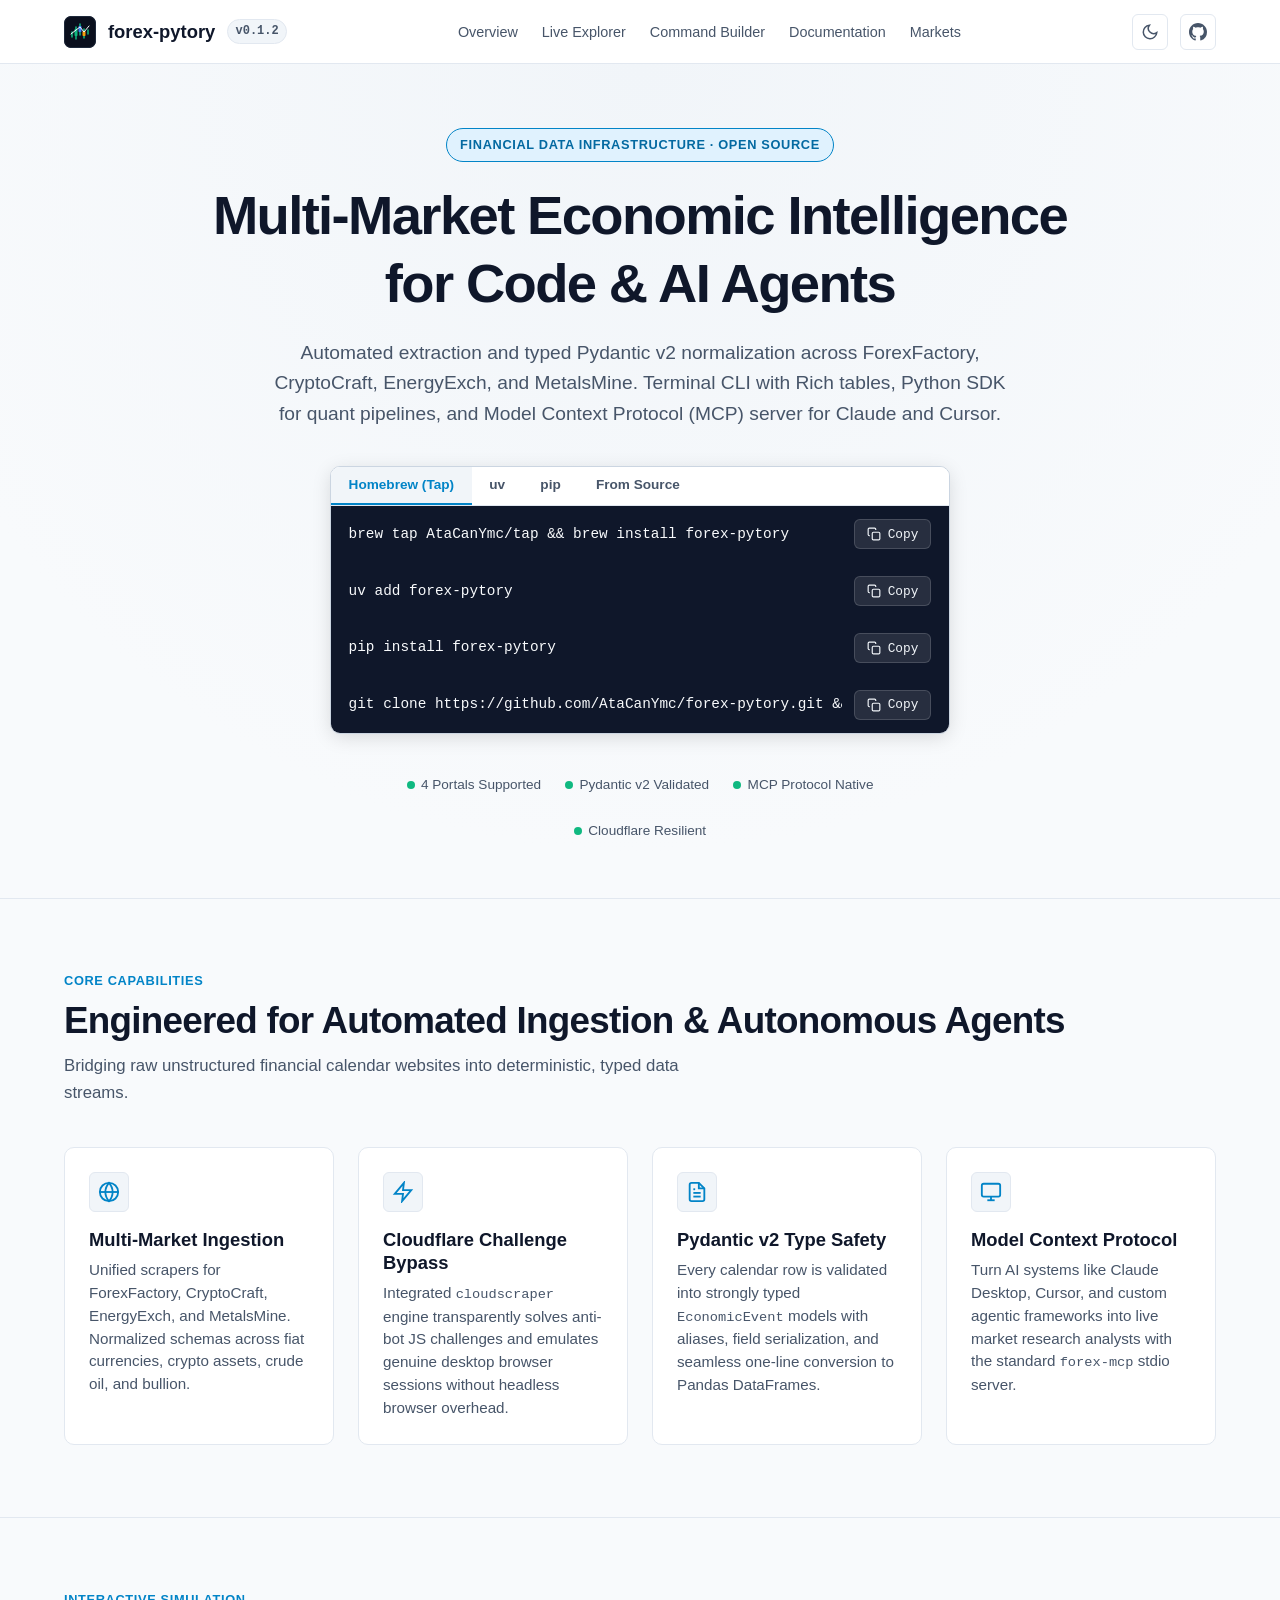
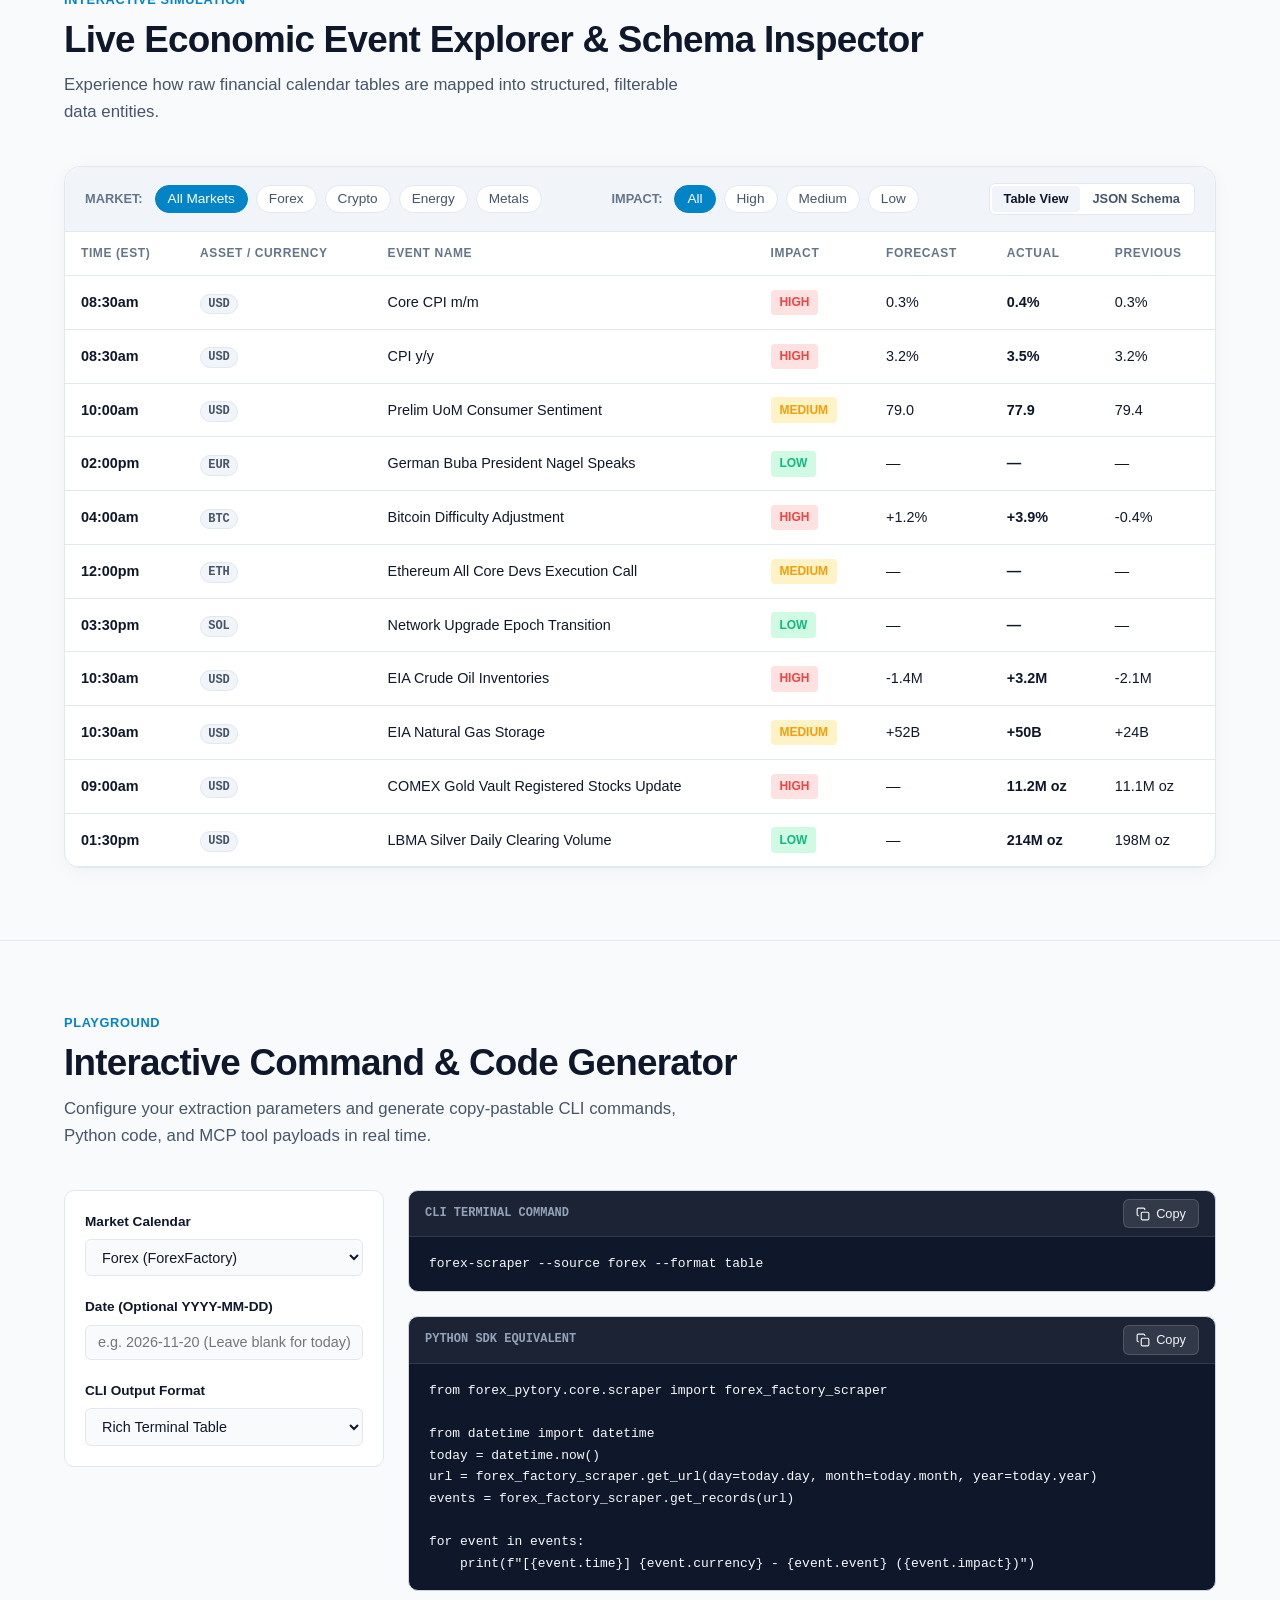
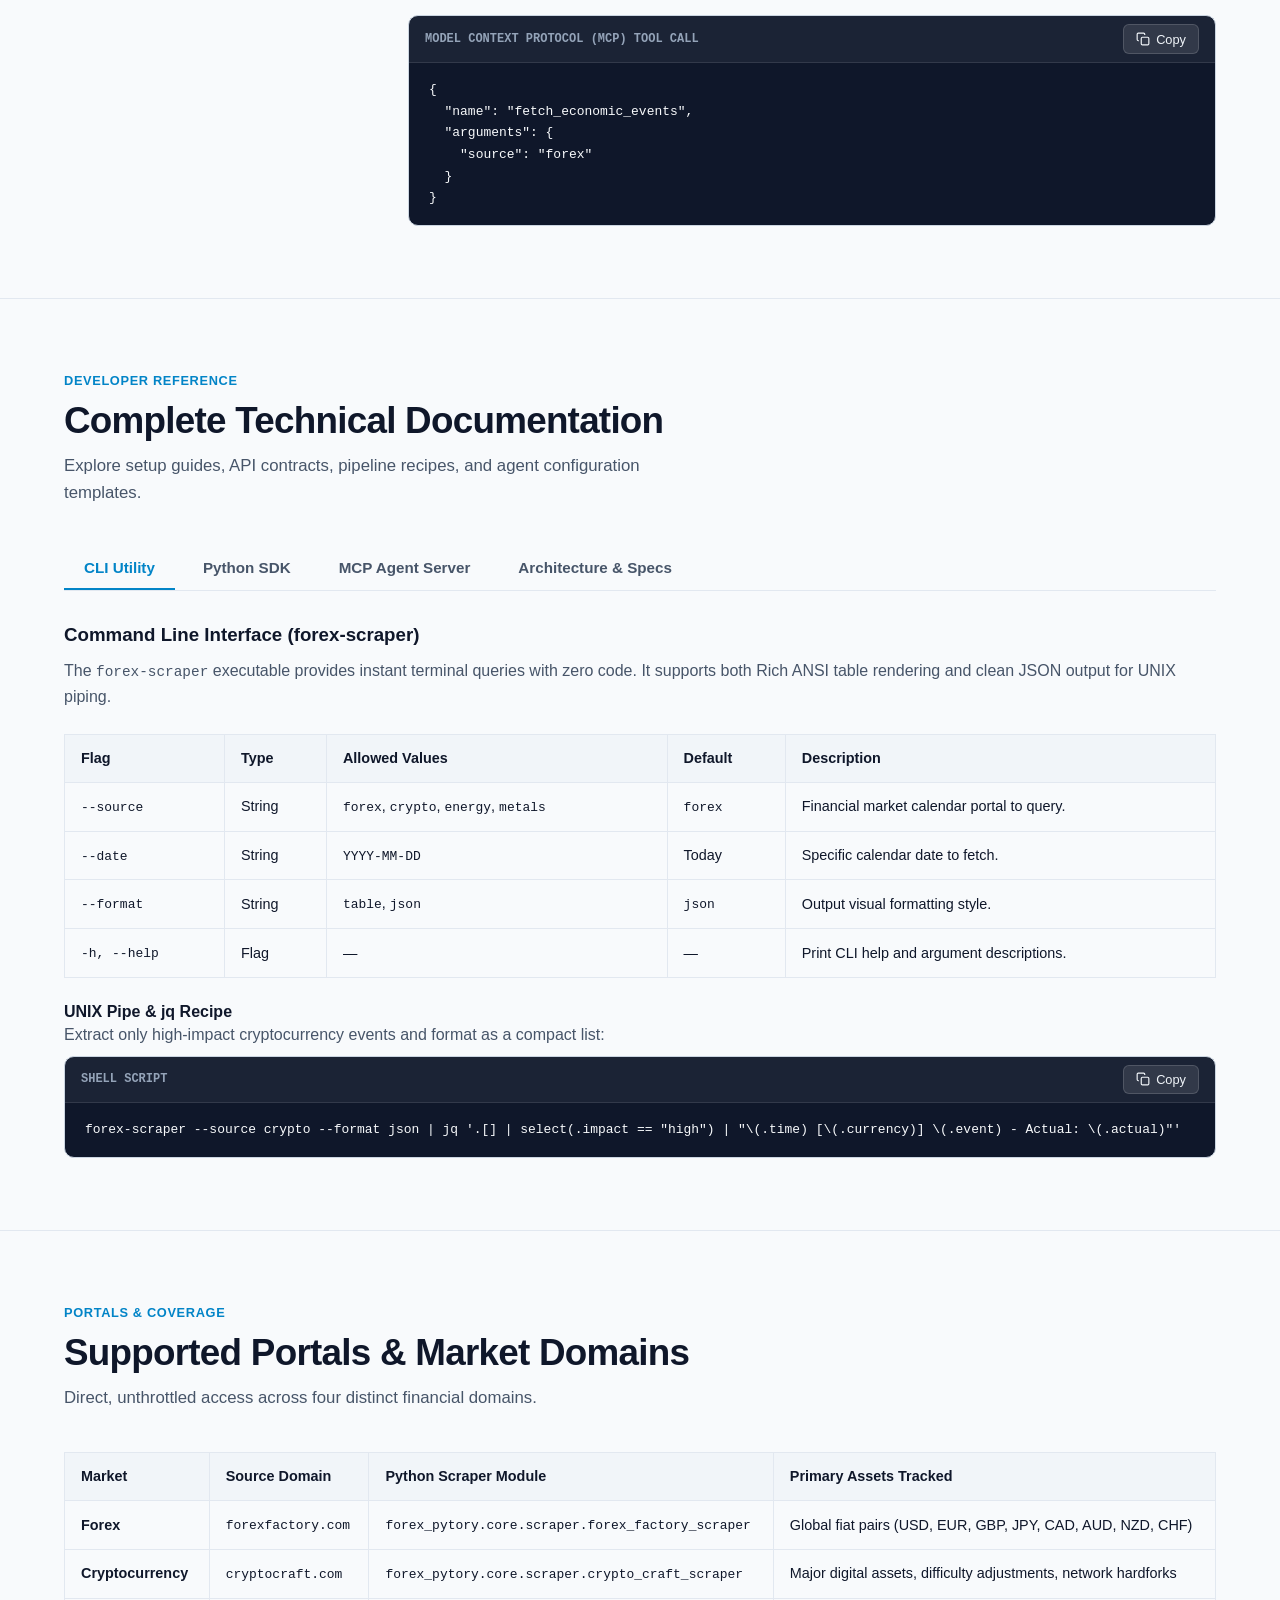
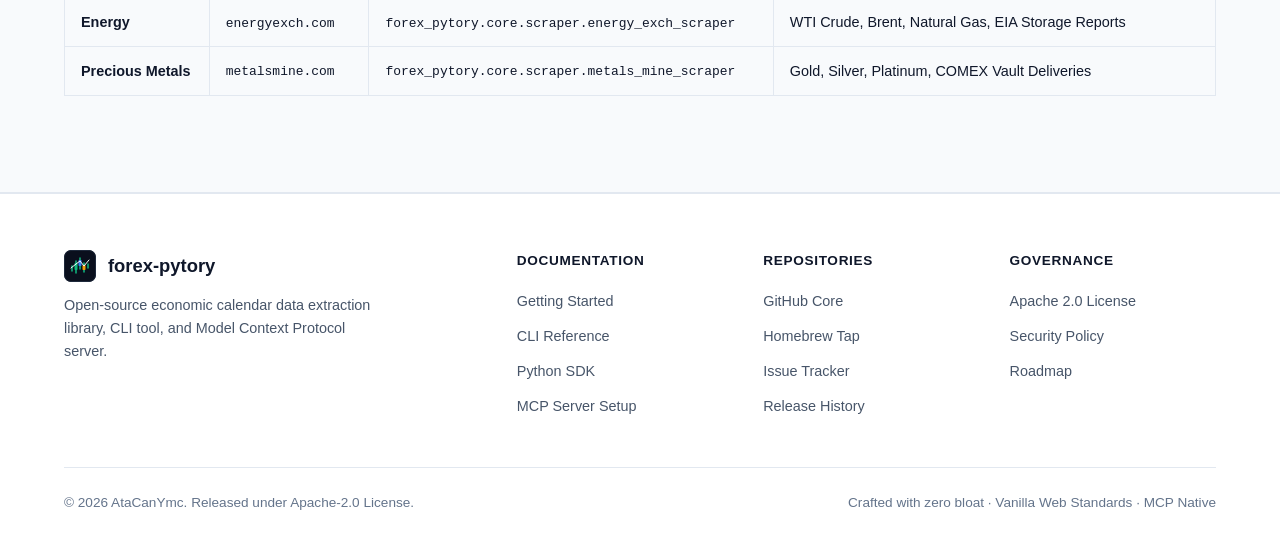
==== site/index.html @ 010bb594 "feat(docs): replace mkdocs with bespoke premium documentation and interactive explorer" ====
<!DOCTYPE html>
<html lang="en">
<head>
  <meta charset="UTF-8">
  <meta name="viewport" content="width=device-width, initial-scale=1.0">
  <title>Forex-Pytory — Financial Calendar Intelligence for Code & AI Agents</title>
  <meta name="description" content="High-frequency scraper and normalized Pydantic events across ForexFactory, CryptoCraft, EnergyExch, and MetalsMine. Terminal CLI, Python SDK, and Model Context Protocol (MCP) server.">
  <meta name="color-scheme" content="light dark">
  <script>
    document.querySelector('meta[name="color-scheme"]').content = localStorage.getItem("color-scheme") ?? "light dark";
  </script>
  <link rel="icon" type="image/svg+xml" href="favicon.svg">
  <link rel="stylesheet" href="style.css">
</head>
<body>

  <!-- Top Sticky Navigation -->
  <header class="site-header">
    <div class="container header-inner">
      <a href="#" class="brand">
        <img src="favicon.svg" alt="Forex-Pytory Icon" class="brand-icon">
        <span>forex-pytory</span>
        <span class="version-pill">v0.1.2 <!-- x-release-please-version --></span>
      </a>

      <nav aria-label="Main Navigation">
        <ul class="nav-links">
          <li><a href="#overview" class="nav-link">Overview</a></li>
          <li><a href="#explorer" class="nav-link">Live Explorer</a></li>
          <li><a href="#playground" class="nav-link">Command Builder</a></li>
          <li><a href="#docs" class="nav-link">Documentation</a></li>
          <li><a href="#portals" class="nav-link">Markets</a></li>
        </ul>
      </nav>

      <div class="header-actions">
        <button id="theme-toggle" class="btn-icon" aria-label="Toggle theme">
          <svg width="18" height="18" viewBox="0 0 24 24" fill="none" stroke="currentColor" stroke-width="2">
            <circle cx="12" cy="12" r="5"/>
            <path d="M12 1v2M12 21v2M4.22 4.22l1.42 1.42M18.36 18.36l1.42 1.42M1 12h2M21 12h2M4.22 19.78l1.42-1.42M18.36 5.64l1.42-1.42"/>
          </svg>
        </button>

        <a href="https://github.com/AtaCanYmc/forex-pytory" class="btn-icon" aria-label="GitHub Repository" target="_blank" rel="noopener noreferrer">
          <svg width="18" height="18" viewBox="0 0 24 24" fill="currentColor">
            <path d="M12 0C5.37 0 0 5.37 0 12c0 5.31 3.435 9.795 8.205 11.385.6.105.825-.255.825-.57 0-.285-.015-1.23-.015-2.235-3.015.555-3.795-.735-4.035-1.41-.135-.345-.72-1.41-1.23-1.695-.42-.225-1.02-.78-.015-.795.945-.015 1.62.87 1.845 1.23 1.08 1.815 2.805 1.305 3.495.99.105-.78.42-1.305.765-1.605-2.67-.3-5.46-1.335-5.46-5.925 0-1.305.465-2.385 1.23-3.225-.12-.3-.54-1.53.12-3.18 0 0 1.005-.315 3.3 1.23.96-.27 1.98-.405 3-.405s2.04.135 3 .405c2.295-1.56 3.3-1.23 3.3-1.23.66 1.65.24 2.88.12 3.18.765.84 1.23 1.905 1.23 3.225 0 4.605-2.805 5.625-5.475 5.925.435.375.81 1.095.81 2.22 0 1.605-.015 2.895-.015 3.3 0 .315.225.69.825.57A12.02 12.02 0 0024 12c0-6.63-5.37-12-12-12z"/>
          </svg>
        </a>

        <button class="mobile-nav-toggle btn-icon" aria-label="Open mobile menu" aria-expanded="false">
          <svg width="20" height="20" viewBox="0 0 24 24" fill="none" stroke="currentColor" stroke-width="2">
            <line x1="3" y1="12" x2="21" y2="12"></line>
            <line x1="3" y1="6" x2="21" y2="6"></line>
            <line x1="3" y1="18" x2="21" y2="18"></line>
          </svg>
        </button>
      </div>
    </div>
  </header>

  <main>
    <!-- Hero Section -->
    <section class="hero" id="overview">
      <div class="container">
        <div class="hero-badge-wrap">
          <span class="hero-badge">Financial Data Infrastructure · Open Source</span>
        </div>
        <h1 class="hero-title">Multi-Market Economic Intelligence for Code & AI Agents</h1>
        <p class="hero-desc">
          Automated extraction and typed Pydantic v2 normalization across ForexFactory, CryptoCraft, EnergyExch, and MetalsMine. Terminal CLI with Rich tables, Python SDK for quant pipelines, and Model Context Protocol (MCP) server for Claude and Cursor.
        </p>

        <div class="hero-cta">
          <!-- Terminal Install Tab Box -->
          <div class="install-box" role="region" aria-label="Installation Commands">
            <div class="install-tabs" role="tablist">
              <button class="install-tab-btn" role="tab" aria-selected="true" data-target="inst-brew" id="tab-brew">Homebrew (Tap)</button>
              <button class="install-tab-btn" role="tab" aria-selected="false" data-target="inst-uv" id="tab-uv">uv</button>
              <button class="install-tab-btn" role="tab" aria-selected="false" data-target="inst-pip" id="tab-pip">pip</button>
              <button class="install-tab-btn" role="tab" aria-selected="false" data-target="inst-git" id="tab-git">From Source</button>
            </div>

            <div class="install-code-wrap active" role="tabpanel" id="inst-brew" aria-labelledby="tab-brew">
              <span class="install-code-text">brew tap AtaCanYmc/tap && brew install forex-pytory</span>
              <button class="btn-copy" type="button" aria-label="Copy Homebrew install command">
                <svg width="14" height="14" viewBox="0 0 24 24" fill="none" stroke="currentColor" stroke-width="2"><rect x="9" y="9" width="13" height="13" rx="2" ry="2"></rect><path d="M5 15H4a2 2 0 0 1-2-2V4a2 2 0 0 1 2-2h9a2 2 0 0 1 2 2v1"></path></svg>
                Copy
              </button>
            </div>

            <div class="install-code-wrap" role="tabpanel" id="inst-uv" aria-labelledby="tab-uv" hidden>
              <span class="install-code-text">uv add forex-pytory</span>
              <button class="btn-copy" type="button" aria-label="Copy uv install command">
                <svg width="14" height="14" viewBox="0 0 24 24" fill="none" stroke="currentColor" stroke-width="2"><rect x="9" y="9" width="13" height="13" rx="2" ry="2"></rect><path d="M5 15H4a2 2 0 0 1-2-2V4a2 2 0 0 1 2-2h9a2 2 0 0 1 2 2v1"></path></svg>
                Copy
              </button>
            </div>

            <div class="install-code-wrap" role="tabpanel" id="inst-pip" aria-labelledby="tab-pip" hidden>
              <span class="install-code-text">pip install forex-pytory</span>
              <button class="btn-copy" type="button" aria-label="Copy pip install command">
                <svg width="14" height="14" viewBox="0 0 24 24" fill="none" stroke="currentColor" stroke-width="2"><rect x="9" y="9" width="13" height="13" rx="2" ry="2"></rect><path d="M5 15H4a2 2 0 0 1-2-2V4a2 2 0 0 1 2-2h9a2 2 0 0 1 2 2v1"></path></svg>
                Copy
              </button>
            </div>

            <div class="install-code-wrap" role="tabpanel" id="inst-git" aria-labelledby="tab-git" hidden>
              <span class="install-code-text">git clone https://github.com/AtaCanYmc/forex-pytory.git && cd forex-pytory && pip install -e .</span>
              <button class="btn-copy" type="button" aria-label="Copy git install command">
                <svg width="14" height="14" viewBox="0 0 24 24" fill="none" stroke="currentColor" stroke-width="2"><rect x="9" y="9" width="13" height="13" rx="2" ry="2"></rect><path d="M5 15H4a2 2 0 0 1-2-2V4a2 2 0 0 1 2-2h9a2 2 0 0 1 2 2v1"></path></svg>
                Copy
              </button>
            </div>
          </div>

          <div class="hero-stats">
            <span class="stat-pill"><span class="stat-dot"></span> 4 Portals Supported</span>
            <span class="stat-pill"><span class="stat-dot"></span> Pydantic v2 Validated</span>
            <span class="stat-pill"><span class="stat-dot"></span> MCP Protocol Native</span>
            <span class="stat-pill"><span class="stat-dot"></span> Cloudflare Resilient</span>
          </div>
        </div>
      </div>
    </section>

    <!-- Key Architectural Pillars -->
    <section class="section">
      <div class="container">
        <div class="section-head">
          <p class="section-tag">Core Capabilities</p>
          <h2 class="section-title">Engineered for Automated Ingestion & Autonomous Agents</h2>
          <p class="section-subtitle">Bridging raw unstructured financial calendar websites into deterministic, typed data streams.</p>
        </div>

        <div class="grid-cards">
          <article class="card">
            <div class="card-icon">
              <svg width="22" height="22" viewBox="0 0 24 24" fill="none" stroke="currentColor" stroke-width="2"><circle cx="12" cy="12" r="10"></circle><line x1="2" y1="12" x2="22" y2="12"></line><path d="M12 2a15.3 15.3 0 0 1 4 10 15.3 15.3 0 0 1-4 10 15.3 15.3 0 0 1-4-10 15.3 15.3 0 0 1 4-10z"></path></svg>
            </div>
            <h3 class="card-title">Multi-Market Ingestion</h3>
            <p class="card-desc">Unified scrapers for ForexFactory, CryptoCraft, EnergyExch, and MetalsMine. Normalized schemas across fiat currencies, crypto assets, crude oil, and bullion.</p>
          </article>

          <article class="card">
            <div class="card-icon">
              <svg width="22" height="22" viewBox="0 0 24 24" fill="none" stroke="currentColor" stroke-width="2"><polygon points="13 2 3 14 12 14 11 22 21 10 12 10 13 2"></polygon></svg>
            </div>
            <h3 class="card-title">Cloudflare Challenge Bypass</h3>
            <p class="card-desc">Integrated <code>cloudscraper</code> engine transparently solves anti-bot JS challenges and emulates genuine desktop browser sessions without headless browser overhead.</p>
          </article>

          <article class="card">
            <div class="card-icon">
              <svg width="22" height="22" viewBox="0 0 24 24" fill="none" stroke="currentColor" stroke-width="2"><path d="M14 2H6a2 2 0 0 0-2 2v16a2 2 0 0 0 2 2h12a2 2 0 0 0 2-2V8z"></path><polyline points="14 2 14 8 20 8"></polyline><line x1="16" y1="13" x2="8" y2="13"></line><line x1="16" y1="17" x2="8" y2="17"></line><polyline points="10 9 9 9 8 9"></polyline></svg>
            </div>
            <h3 class="card-title">Pydantic v2 Type Safety</h3>
            <p class="card-desc">Every calendar row is validated into strongly typed <code>EconomicEvent</code> models with aliases, field serialization, and seamless one-line conversion to Pandas DataFrames.</p>
          </article>

          <article class="card">
            <div class="card-icon">
              <svg width="22" height="22" viewBox="0 0 24 24" fill="none" stroke="currentColor" stroke-width="2"><rect x="2" y="3" width="20" height="14" rx="2" ry="2"></rect><line x1="8" y1="21" x2="16" y2="21"></line><line x1="12" y1="17" x2="12" y2="21"></line></svg>
            </div>
            <h3 class="card-title">Model Context Protocol</h3>
            <p class="card-desc">Turn AI systems like Claude Desktop, Cursor, and custom agentic frameworks into live market research analysts with the standard <code>forex-mcp</code> stdio server.</p>
          </article>
        </div>
      </div>
    </section>

    <!-- Interactive Event Explorer Section -->
    <section class="section" id="explorer">
      <div class="container">
        <div class="section-head">
          <p class="section-tag">Interactive Simulation</p>
          <h2 class="section-title">Live Economic Event Explorer & Schema Inspector</h2>
          <p class="section-subtitle">Experience how raw financial calendar tables are mapped into structured, filterable data entities.</p>
        </div>

        <div class="explorer-box">
          <div class="explorer-controls">
            <div class="filter-group" id="market-chips">
              <span class="filter-label">Market:</span>
              <button class="chip active" data-market="all">All Markets</button>
              <button class="chip" data-market="forex">Forex</button>
              <button class="chip" data-market="crypto">Crypto</button>
              <button class="chip" data-market="energy">Energy</button>
              <button class="chip" data-market="metals">Metals</button>
            </div>

            <div class="filter-group" id="impact-chips">
              <span class="filter-label">Impact:</span>
              <button class="chip active" data-impact="all">All</button>
              <button class="chip" data-impact="high">High</button>
              <button class="chip" data-impact="medium">Medium</button>
              <button class="chip" data-impact="low">Low</button>
            </div>

            <div class="view-toggle">
              <button class="view-btn active" data-view="table">Table View</button>
              <button class="view-btn" data-view="json">JSON Schema</button>
            </div>
          </div>

          <div id="explorer-table-view" class="table-responsive">
            <table class="event-table">
              <thead>
                <tr>
                  <th>Time (EST)</th>
                  <th>Asset / Currency</th>
                  <th>Event Name</th>
                  <th>Impact</th>
                  <th>Forecast</th>
                  <th>Actual</th>
                  <th>Previous</th>
                </tr>
              </thead>
              <tbody id="explorer-tbody">
                <!-- Dynamically Populated by app.js -->
              </tbody>
            </table>
          </div>

          <div id="explorer-json-view" class="json-viewer">
            <pre><code id="explorer-json-code"></code></pre>
          </div>
        </div>
      </div>
    </section>

    <!-- Interactive Command Builder Playground -->
    <section class="section" id="playground">
      <div class="container">
        <div class="section-head">
          <p class="section-tag">Playground</p>
          <h2 class="section-title">Interactive Command & Code Generator</h2>
          <p class="section-subtitle">Configure your extraction parameters and generate copy-pastable CLI commands, Python code, and MCP tool payloads in real time.</p>
        </div>

        <div class="builder-layout">
          <div class="builder-panel">
            <div class="form-group">
              <label for="builder-source" class="form-label">Market Calendar</label>
              <select id="builder-source" class="form-select">
                <option value="forex" selected>Forex (ForexFactory)</option>
                <option value="crypto">Crypto (CryptoCraft)</option>
                <option value="energy">Energy (EnergyExch)</option>
                <option value="metals">Metals (MetalsMine)</option>
              </select>
            </div>

            <div class="form-group">
              <label for="builder-date" class="form-label">Date (Optional YYYY-MM-DD)</label>
              <input type="text" id="builder-date" class="form-input" placeholder="e.g. 2026-11-20 (Leave blank for today)">
            </div>

            <div class="form-group">
              <label for="builder-format" class="form-label">CLI Output Format</label>
              <select id="builder-format" class="form-select">
                <option value="table" selected>Rich Terminal Table</option>
                <option value="json">Raw JSON (Pipes / jq)</option>
              </select>
            </div>
          </div>

          <div class="builder-outputs">
            <!-- CLI Output Code Card -->
            <div class="code-card">
              <div class="code-header">
                <span class="code-lang">CLI Terminal Command</span>
                <button class="btn-copy" type="button" aria-label="Copy CLI command">
                  <svg width="14" height="14" viewBox="0 0 24 24" fill="none" stroke="currentColor" stroke-width="2"><rect x="9" y="9" width="13" height="13" rx="2" ry="2"></rect><path d="M5 15H4a2 2 0 0 1-2-2V4a2 2 0 0 1 2-2h9a2 2 0 0 1 2 2v1"></path></svg>
                  Copy
                </button>
              </div>
              <pre class="code-content"><code id="builder-cli-code">forex-scraper --source forex --format table</code></pre>
            </div>

            <!-- Python SDK Code Card -->
            <div class="code-card">
              <div class="code-header">
                <span class="code-lang">Python SDK Equivalent</span>
                <button class="btn-copy" type="button" aria-label="Copy Python code snippet">
                  <svg width="14" height="14" viewBox="0 0 24 24" fill="none" stroke="currentColor" stroke-width="2"><rect x="9" y="9" width="13" height="13" rx="2" ry="2"></rect><path d="M5 15H4a2 2 0 0 1-2-2V4a2 2 0 0 1 2-2h9a2 2 0 0 1 2 2v1"></path></svg>
                  Copy
                </button>
              </div>
              <pre class="code-content"><code id="builder-python-code"># Generated via builder</code></pre>
            </div>

            <!-- MCP Tool Call Code Card -->
            <div class="code-card">
              <div class="code-header">
                <span class="code-lang">Model Context Protocol (MCP) Tool Call</span>
                <button class="btn-copy" type="button" aria-label="Copy MCP JSON snippet">
                  <svg width="14" height="14" viewBox="0 0 24 24" fill="none" stroke="currentColor" stroke-width="2"><rect x="9" y="9" width="13" height="13" rx="2" ry="2"></rect><path d="M5 15H4a2 2 0 0 1-2-2V4a2 2 0 0 1 2-2h9a2 2 0 0 1 2 2v1"></path></svg>
                  Copy
                </button>
              </div>
              <pre class="code-content"><code id="builder-mcp-code">{}</code></pre>
            </div>
          </div>
        </div>
      </div>
    </section>

    <!-- Comprehensive Documentation Tabs -->
    <section class="section" id="docs">
      <div class="container doc-tabs-wrap">
        <div class="section-head">
          <p class="section-tag">Developer Reference</p>
          <h2 class="section-title">Complete Technical Documentation</h2>
          <p class="section-subtitle">Explore setup guides, API contracts, pipeline recipes, and agent configuration templates.</p>
        </div>

        <div class="doc-tabs-nav" role="tablist">
          <button class="doc-tab-btn active" role="tab" aria-selected="true" data-target="doc-cli" id="tab-doc-cli">CLI Utility</button>
          <button class="doc-tab-btn" role="tab" aria-selected="false" data-target="doc-sdk" id="tab-doc-sdk">Python SDK</button>
          <button class="doc-tab-btn" role="tab" aria-selected="false" data-target="doc-mcp" id="tab-doc-mcp">MCP Agent Server</button>
          <button class="doc-tab-btn" role="tab" aria-selected="false" data-target="doc-arch" id="tab-doc-arch">Architecture & Specs</button>
        </div>

        <!-- Doc Panel: CLI -->
        <div class="doc-panel active" id="doc-cli" role="tabpanel" aria-labelledby="tab-doc-cli">
          <h3>Command Line Interface (forex-scraper)</h3>
          <p style="margin-block: 0.75rem; color: var(--text-secondary);">
            The <code>forex-scraper</code> executable provides instant terminal queries with zero code. It supports both Rich ANSI table rendering and clean JSON output for UNIX piping.
          </p>

          <table class="spec-table">
            <thead>
              <tr>
                <th>Flag</th>
                <th>Type</th>
                <th>Allowed Values</th>
                <th>Default</th>
                <th>Description</th>
              </tr>
            </thead>
            <tbody>
              <tr>
                <td><code>--source</code></td>
                <td>String</td>
                <td><code>forex</code>, <code>crypto</code>, <code>energy</code>, <code>metals</code></td>
                <td><code>forex</code></td>
                <td>Financial market calendar portal to query.</td>
              </tr>
              <tr>
                <td><code>--date</code></td>
                <td>String</td>
                <td><code>YYYY-MM-DD</code></td>
                <td>Today</td>
                <td>Specific calendar date to fetch.</td>
              </tr>
              <tr>
                <td><code>--format</code></td>
                <td>String</td>
                <td><code>table</code>, <code>json</code></td>
                <td><code>json</code></td>
                <td>Output visual formatting style.</td>
              </tr>
              <tr>
                <td><code>-h, --help</code></td>
                <td>Flag</td>
                <td>—</td>
                <td>—</td>
                <td>Print CLI help and argument descriptions.</td>
              </tr>
            </tbody>
          </table>

          <h4>UNIX Pipe & jq Recipe</h4>
          <p style="margin-bottom: 0.5rem; color: var(--text-secondary);">Extract only high-impact cryptocurrency events and format as a compact list:</p>
          <div class="code-card">
            <div class="code-header">
              <span class="code-lang">Shell Script</span>
              <button class="btn-copy" type="button" aria-label="Copy jq recipe">
                <svg width="14" height="14" viewBox="0 0 24 24" fill="none" stroke="currentColor" stroke-width="2"><rect x="9" y="9" width="13" height="13" rx="2" ry="2"></rect><path d="M5 15H4a2 2 0 0 1-2-2V4a2 2 0 0 1 2-2h9a2 2 0 0 1 2 2v1"></path></svg>
                Copy
              </button>
            </div>
            <pre class="code-content"><code>forex-scraper --source crypto --format json | jq '.[] | select(.impact == "high") | "\(.time) [\(.currency)] \(.event) - Actual: \(.actual)"'</code></pre>
          </div>
        </div>

        <!-- Doc Panel: Python SDK -->
        <div class="doc-panel" id="doc-sdk" role="tabpanel" aria-labelledby="tab-doc-sdk" hidden>
          <h3>Python SDK Integration</h3>
          <p style="margin-block: 0.75rem; color: var(--text-secondary);">
            Import scrapers directly into algorithmic trading routines, quantitative analysis notebooks, or automated alert bots.
          </p>

          <div class="code-card">
            <div class="code-header">
              <span class="code-lang">Python (3.10+)</span>
              <button class="btn-copy" type="button" aria-label="Copy Python integration code">
                <svg width="14" height="14" viewBox="0 0 24 24" fill="none" stroke="currentColor" stroke-width="2"><rect x="9" y="9" width="13" height="13" rx="2" ry="2"></rect><path d="M5 15H4a2 2 0 0 1-2-2V4a2 2 0 0 1 2-2h9a2 2 0 0 1 2 2v1"></path></svg>
                Copy
              </button>
            </div>
            <pre class="code-content"><code>from datetime import datetime
import pandas as pd
from forex_pytory.core.scraper import forex_factory_scraper

# 1. Generate target URL for a specific date
now = datetime.now()
url = forex_factory_scraper.get_url(day=now.day, month=now.month, year=now.year)

# 2. Extract and validate calendar events
events = forex_factory_scraper.get_records(url)

# 3. Convert directly to Pandas DataFrame
df = pd.DataFrame([e.model_dump(by_alias=True) for e in events])
print(df[["Time", "Currency", "Event", "Impact", "Forecast", "Actual"]])</code></pre>
          </div>

          <h4>EconomicEvent Pydantic v2 Schema</h4>
          <p style="margin-bottom: 0.5rem; color: var(--text-secondary);">All scrapers return strongly-typed instances of <code>EconomicEvent</code>:</p>
          <div class="code-card">
            <div class="code-header">
              <span class="code-lang">Pydantic Model</span>
            </div>
            <pre class="code-content"><code>class EconomicEvent(BaseModel):
    id: Optional[str] = Field(default=None, alias="ID")
    time: Optional[str] = Field(default=None, alias="Time")
    currency: Optional[str] = Field(default=None, alias="Currency")
    event: Optional[str] = Field(default=None, alias="Event")
    forecast: Optional[str] = Field(default=None, alias="Forecast")
    actual: Optional[str] = Field(default=None, alias="Actual")
    previous: Optional[str] = Field(default=None, alias="Previous")
    impact: Optional[str] = Field(default=None, alias="Impact")</code></pre>
          </div>
        </div>

        <!-- Doc Panel: MCP Agent Server -->
        <div class="doc-panel" id="doc-mcp" role="tabpanel" aria-labelledby="tab-doc-mcp" hidden>
          <h3>Model Context Protocol (MCP) Setup</h3>
          <p style="margin-block: 0.75rem; color: var(--text-secondary);">
            Integrate live calendar querying directly into AI coding agents and desktop assistants like Claude Desktop and Cursor. The server exposes a standard stdio JSON-RPC interface.
          </p>

          <h4>1. Claude Desktop Configuration</h4>
          <p style="margin-bottom: 0.5rem; color: var(--text-secondary);">Add to <code>claude_desktop_config.json</code>:</p>
          <div class="code-card">
            <div class="code-header">
              <span class="code-lang">JSON</span>
              <button class="btn-copy" type="button" aria-label="Copy Claude Desktop config">
                <svg width="14" height="14" viewBox="0 0 24 24" fill="none" stroke="currentColor" stroke-width="2"><rect x="9" y="9" width="13" height="13" rx="2" ry="2"></rect><path d="M5 15H4a2 2 0 0 1-2-2V4a2 2 0 0 1 2-2h9a2 2 0 0 1 2 2v1"></path></svg>
                Copy
              </button>
            </div>
            <pre class="code-content"><code>{
  "mcpServers": {
    "forex-pytory": {
      "command": "uvx",
      "args": ["--from", "forex-pytory", "forex-mcp"]
    }
  }
}</code></pre>
          </div>

          <h4>2. Exposed Tool Signature: <code>fetch_economic_events</code></h4>
          <table class="spec-table">
            <thead>
              <tr>
                <th>Argument</th>
                <th>Type</th>
                <th>Required</th>
                <th>Description</th>
              </tr>
            </thead>
            <tbody>
              <tr>
                <td><code>source</code></td>
                <td>String</td>
                <td>Yes</td>
                <td>Market calendar to query: <code>forex</code>, <code>crypto</code>, <code>energy</code>, or <code>metals</code>.</td>
              </tr>
              <tr>
                <td><code>date</code></td>
                <td>String</td>
                <td>No</td>
                <td>Specific date in <code>YYYY-MM-DD</code> format. Defaults to current date if omitted.</td>
              </tr>
            </tbody>
          </table>
        </div>

        <!-- Doc Panel: Architecture & Specs -->
        <div class="doc-panel" id="doc-arch" role="tabpanel" aria-labelledby="tab-doc-arch" hidden>
          <h3>Architecture & Engineering Decisions</h3>
          <p style="margin-block: 0.75rem; color: var(--text-secondary);">
            Designed according to strict anti-slop, minimal overhead, and maximum resilience principles:
          </p>

          <ul style="margin-left: 1.5rem; margin-block: 1rem; color: var(--text-secondary); line-height: 1.8;">
            <li><strong>Zero Headless Overhead:</strong> Uses <code>cloudscraper</code> to resolve Cloudflare v1 JavaScript challenges rather than spinning up memory-heavy Chromium or Puppeteer processes.</li>
            <li><strong>Strict URL Scheme Verification:</strong> Validates HTTPS transport schemes before firing requests, neutralizing SSRF vulnerabilities and protocol manipulation risks.</li>
            <li><strong>Deterministic Semver & Release Please:</strong> Version numbers across the Python library, MCP server, Homebrew formula, and issue templates stay dynamically synchronized.</li>
            <li><strong>Zero Frontend Dependencies:</strong> This documentation site is built with pure semantic HTML5, modern CSS custom properties, and vanilla JS. No node_modules, no webpack builds, instant 0ms load time.</li>
          </ul>
        </div>
      </div>
    </section>

    <!-- Supported Markets Table -->
    <section class="section" id="portals">
      <div class="container">
        <div class="section-head">
          <p class="section-tag">Portals & Coverage</p>
          <h2 class="section-title">Supported Portals & Market Domains</h2>
          <p class="section-subtitle">Direct, unthrottled access across four distinct financial domains.</p>
        </div>

        <table class="spec-table">
          <thead>
            <tr>
              <th>Market</th>
              <th>Source Domain</th>
              <th>Python Scraper Module</th>
              <th>Primary Assets Tracked</th>
            </tr>
          </thead>
          <tbody>
            <tr>
              <td><strong>Forex</strong></td>
              <td><code>forexfactory.com</code></td>
              <td><code>forex_pytory.core.scraper.forex_factory_scraper</code></td>
              <td>Global fiat pairs (USD, EUR, GBP, JPY, CAD, AUD, NZD, CHF)</td>
            </tr>
            <tr>
              <td><strong>Cryptocurrency</strong></td>
              <td><code>cryptocraft.com</code></td>
              <td><code>forex_pytory.core.scraper.crypto_craft_scraper</code></td>
              <td>Major digital assets, difficulty adjustments, network hardforks</td>
            </tr>
            <tr>
              <td><strong>Energy</strong></td>
              <td><code>energyexch.com</code></td>
              <td><code>forex_pytory.core.scraper.energy_exch_scraper</code></td>
              <td>WTI Crude, Brent, Natural Gas, EIA Storage Reports</td>
            </tr>
            <tr>
              <td><strong>Precious Metals</strong></td>
              <td><code>metalsmine.com</code></td>
              <td><code>forex_pytory.core.scraper.metals_mine_scraper</code></td>
              <td>Gold, Silver, Platinum, COMEX Vault Deliveries</td>
            </tr>
          </tbody>
        </table>
      </div>
    </section>
  </main>

  <!-- Site Footer -->
  <footer class="site-footer">
    <div class="container">
      <div class="footer-grid">
        <div>
          <div class="brand">
            <img src="favicon.svg" alt="Forex-Pytory" class="brand-icon">
            <span>forex-pytory</span>
          </div>
          <p class="footer-brand-desc">
            Open-source economic calendar data extraction library, CLI tool, and Model Context Protocol server.
          </p>
        </div>

        <div>
          <p class="footer-heading">Documentation</p>
          <ul class="footer-list">
            <li><a href="#overview" class="footer-link">Getting Started</a></li>
            <li><a href="#doc-cli" class="footer-link">CLI Reference</a></li>
            <li><a href="#doc-sdk" class="footer-link">Python SDK</a></li>
            <li><a href="#doc-mcp" class="footer-link">MCP Server Setup</a></li>
          </ul>
        </div>

        <div>
          <p class="footer-heading">Repositories</p>
          <ul class="footer-list">
            <li><a href="https://github.com/AtaCanYmc/forex-pytory" class="footer-link" target="_blank" rel="noopener noreferrer">GitHub Core</a></li>
            <li><a href="https://github.com/AtaCanYmc/homebrew-tap" class="footer-link" target="_blank" rel="noopener noreferrer">Homebrew Tap</a></li>
            <li><a href="https://github.com/AtaCanYmc/forex-pytory/issues" class="footer-link" target="_blank" rel="noopener noreferrer">Issue Tracker</a></li>
            <li><a href="https://github.com/AtaCanYmc/forex-pytory/releases" class="footer-link" target="_blank" rel="noopener noreferrer">Release History</a></li>
          </ul>
        </div>

        <div>
          <p class="footer-heading">Governance</p>
          <ul class="footer-list">
            <li><a href="https://github.com/AtaCanYmc/forex-pytory/blob/main/LICENSE" class="footer-link" target="_blank" rel="noopener noreferrer">Apache 2.0 License</a></li>
            <li><a href="https://github.com/AtaCanYmc/forex-pytory/blob/main/SECURITY.md" class="footer-link" target="_blank" rel="noopener noreferrer">Security Policy</a></li>
            <li><a href="https://github.com/AtaCanYmc/forex-pytory/blob/main/ROADMAP.md" class="footer-link" target="_blank" rel="noopener noreferrer">Roadmap</a></li>
          </ul>
        </div>
      </div>

      <div class="footer-bottom">
        <span>© 2026 AtaCanYmc. Released under Apache-2.0 License.</span>
        <span>Crafted with zero bloat · Vanilla Web Standards · MCP Native</span>
      </div>
    </div>
  </footer>

  <script src="app.js"></script>
</body>
</html>
---- site/style.css ----
/* Hallmark · pre-emit critique: P5 H5 E5 S5 R5 V5 */

:root {
  color-scheme: light dark;

  /* Font Families */
  --font-sans: -apple-system, BlinkMacSystemFont, "Segoe UI", Roboto, "Helvetica Neue", Arial, sans-serif;
  --font-mono: ui-monospace, "SF Mono", "JetBrains Mono", Menlo, Consolas, monospace;

  /* Palette - Light Theme */
  --bg-page: light-dark(#f8fafc, #07090e);
  --bg-surface: light-dark(#ffffff, #0d121c);
  --bg-surface-elevated: light-dark(#ffffff, #131b29);
  --bg-subtle: light-dark(#f1f5f9, #151d2c);
  --bg-code: light-dark(#0f172a, #030712);

  --text-primary: light-dark(#0f172a, #f1f5f9);
  --text-secondary: light-dark(#475569, #94a3b8);
  --text-muted: light-dark(#64748b, #64748b);
  --text-code: #f8fafc;

  --border-subtle: light-dark(#e2e8f0, #1e293b);
  --border-strong: light-dark(#cbd5e1, #334155);

  --accent: light-dark(#0284c7, #38bdf8);
  --accent-surface: light-dark(#e0f2fe, #082f49);
  --accent-text: light-dark(#0369a1, #7dd3fc);

  /* Financial Market Color Indicators */
  --color-high: #ef4444;
  --color-high-bg: light-dark(#fee2e2, rgba(239, 68, 68, 0.15));
  --color-med: #f59e0b;
  --color-med-bg: light-dark(#fef3c7, rgba(245, 158, 11, 0.15));
  --color-low: #10b981;
  --color-low-bg: light-dark(#d1fae5, rgba(16, 185, 129, 0.15));
  --color-neutral: #6b7280;
  --color-neutral-bg: light-dark(#f3f4f6, rgba(107, 114, 128, 0.15));

  /* Spacing & Radii */
  --radius-sm: 6px;
  --radius-md: 10px;
  --radius-lg: 16px;
  --container-max: 1200px;
  --header-height: 64px;
}

:root:has(> head > meta[name="color-scheme"][content="dark"]) {
  color-scheme: dark;
}

:root:has(> head > meta[name="color-scheme"][content="light"]) {
  color-scheme: light;
}

*, *::before, *::after {
  box-sizing: border-box;
  margin: 0;
  padding: 0;
}

html, body {
  overflow-x: clip;
  min-height: 100%;
}

body {
  font-family: var(--font-sans);
  background-color: var(--bg-page);
  color: var(--text-primary);
  line-height: 1.6;
  -webkit-font-smoothing: antialiased;
  -moz-osx-font-smoothing: grayscale;
}

/* Typography Purity - Hallmark Gate 38a: No italic headers */
h1, h2, h3, h4, h5, h6 {
  font-style: normal;
  font-weight: 700;
  line-height: 1.25;
  color: var(--text-primary);
  overflow-wrap: anywhere;
  min-width: 0;
}

a {
  color: var(--accent);
  text-decoration: none;
  transition: color 0.15s ease;
}

a:hover {
  text-decoration: underline;
}

code, pre {
  font-family: var(--font-mono);
  font-size: 0.9em;
}

button {
  font-family: inherit;
  cursor: pointer;
  border: none;
  background: transparent;
}

:focus-visible {
  outline: 2px solid var(--accent);
  outline-offset: 2px;
}

/* Layout Utilities */
.container {
  max-width: var(--container-max);
  margin-inline: auto;
  padding-inline: 1.5rem;
}

/* Header & Navigation */
.site-header {
  position: sticky;
  top: 0;
  z-index: 50;
  height: var(--header-height);
  background-color: var(--bg-surface);
  border-bottom: 1px solid var(--border-subtle);
  backdrop-filter: blur(8px);
  -webkit-backdrop-filter: blur(8px);
}

.header-inner {
  display: flex;
  align-items: center;
  justify-content: space-between;
  height: 100%;
  gap: 1rem;
}

.brand {
  display: flex;
  align-items: center;
  gap: 0.75rem;
  font-weight: 700;
  font-size: 1.15rem;
  color: var(--text-primary);
  text-decoration: none;
}

.brand-icon {
  width: 32px;
  height: 32px;
  border-radius: var(--radius-sm);
  display: block;
}

.version-pill {
  font-size: 0.75rem;
  font-family: var(--font-mono);
  font-weight: 600;
  padding: 0.15rem 0.45rem;
  background-color: var(--bg-subtle);
  color: var(--text-secondary);
  border: 1px solid var(--border-subtle);
  border-radius: 9999px;
}

.nav-links {
  display: flex;
  align-items: center;
  gap: 1.5rem;
  list-style: none;
}

.nav-link {
  font-size: 0.9rem;
  font-weight: 500;
  color: var(--text-secondary);
  text-decoration: none;
  transition: color 0.15s ease;
}

.nav-link:hover {
  color: var(--text-primary);
  text-decoration: none;
}

.header-actions {
  display: flex;
  align-items: center;
  gap: 0.75rem;
}

.btn-icon {
  display: inline-flex;
  align-items: center;
  justify-content: center;
  width: 36px;
  height: 36px;
  border-radius: var(--radius-sm);
  color: var(--text-secondary);
  border: 1px solid var(--border-subtle);
  background-color: var(--bg-surface);
  transition: all 0.15s ease;
}

.btn-icon:hover {
  color: var(--text-primary);
  background-color: var(--bg-subtle);
  border-color: var(--border-strong);
}

/* Mobile Nav Toggle */
.mobile-nav-toggle {
  display: none;
}

/* Hero Section */
.hero {
  padding-block: 4rem 3.5rem;
  border-bottom: 1px solid var(--border-subtle);
  background: radial-gradient(circle at 50% 0%, var(--bg-subtle) 0%, var(--bg-page) 75%);
}

.hero-badge-wrap {
  display: flex;
  justify-content: center;
  margin-bottom: 1.25rem;
}

.hero-badge {
  display: inline-flex;
  align-items: center;
  gap: 0.5rem;
  padding: 0.35rem 0.85rem;
  font-size: 0.8rem;
  font-weight: 600;
  letter-spacing: 0.05em;
  text-transform: uppercase;
  color: var(--accent-text);
  background-color: var(--accent-surface);
  border: 1px solid var(--accent);
  border-radius: 9999px;
}

.hero-title {
  font-size: clamp(2rem, 5vw, 3.4rem);
  text-align: center;
  max-width: 860px;
  margin-inline: auto;
  letter-spacing: -0.03em;
  margin-bottom: 1.25rem;
}

.hero-desc {
  font-size: clamp(1rem, 2vw, 1.2rem);
  text-align: center;
  color: var(--text-secondary);
  max-width: 740px;
  margin-inline: auto;
  margin-bottom: 2.25rem;
}

.hero-cta {
  display: flex;
  flex-direction: column;
  align-items: center;
  gap: 1.5rem;
  max-width: 620px;
  margin-inline: auto;
}

/* Terminal Install Box */
.install-box {
  width: 100%;
  background-color: var(--bg-surface-elevated);
  border: 1px solid var(--border-strong);
  border-radius: var(--radius-md);
  box-shadow: 0 4px 20px -2px rgba(0, 0, 0, 0.15);
  overflow: hidden;
}

.install-tabs {
  display: flex;
  background-color: var(--bg-surface);
  border-bottom: 1px solid var(--border-subtle);
  overflow-x: auto;
}

.install-tab-btn {
  padding: 0.65rem 1.1rem;
  font-size: 0.85rem;
  font-weight: 600;
  color: var(--text-secondary);
  border-bottom: 2px solid transparent;
  white-space: nowrap;
  transition: all 0.15s ease;
}

.install-tab-btn[aria-selected="true"] {
  color: var(--accent);
  border-bottom-color: var(--accent);
  background-color: var(--bg-subtle);
}

.install-code-wrap {
  display: flex;
  align-items: center;
  justify-content: space-between;
  padding: 0.85rem 1.1rem;
  gap: 0.75rem;
  background-color: var(--bg-code);
  color: var(--text-code);
  font-family: var(--font-mono);
  font-size: 0.9rem;
}

.install-code-text {
  overflow-x: auto;
  white-space: nowrap;
}

.btn-copy {
  display: inline-flex;
  align-items: center;
  gap: 0.4rem;
  padding: 0.4rem 0.75rem;
  font-size: 0.8rem;
  font-weight: 500;
  background-color: rgba(255, 255, 255, 0.1);
  color: #f1f5f9;
  border-radius: var(--radius-sm);
  border: 1px solid rgba(255, 255, 255, 0.15);
  transition: all 0.15s ease;
  flex-shrink: 0;
}

.btn-copy:hover {
  background-color: rgba(255, 255, 255, 0.2);
}

.hero-stats {
  display: flex;
  flex-wrap: wrap;
  justify-content: center;
  gap: 1.5rem;
  margin-top: 1rem;
}

.stat-pill {
  display: inline-flex;
  align-items: center;
  gap: 0.4rem;
  font-size: 0.85rem;
  color: var(--text-secondary);
}

.stat-dot {
  width: 8px;
  height: 8px;
  border-radius: 50%;
  background-color: #10b981;
}

/* Section Header Structure */
.section {
  padding-block: 4.5rem;
  border-bottom: 1px solid var(--border-subtle);
}

.section-head {
  margin-bottom: 2.5rem;
}

.section-tag {
  font-size: 0.8rem;
  font-weight: 600;
  text-transform: uppercase;
  letter-spacing: 0.05em;
  color: var(--accent);
  margin-bottom: 0.4rem;
}

.section-title {
  font-size: clamp(1.6rem, 3.5vw, 2.3rem);
  letter-spacing: -0.02em;
  margin-bottom: 0.6rem;
}

.section-subtitle {
  font-size: 1.05rem;
  color: var(--text-secondary);
  max-width: 650px;
}

/* Feature Grid */
.grid-cards {
  display: grid;
  grid-template-columns: repeat(auto-fit, minmax(260px, 1fr));
  gap: 1.5rem;
}

.card {
  background-color: var(--bg-surface);
  border: 1px solid var(--border-subtle);
  border-radius: var(--radius-md);
  padding: 1.5rem;
  transition: transform 0.15s ease, border-color 0.15s ease, box-shadow 0.15s ease;
}

.card:hover {
  border-color: var(--border-strong);
  box-shadow: 0 6px 20px -4px rgba(0, 0, 0, 0.08);
}

.card-icon {
  width: 40px;
  height: 40px;
  display: flex;
  align-items: center;
  justify-content: center;
  border-radius: var(--radius-sm);
  background-color: var(--bg-subtle);
  color: var(--accent);
  margin-bottom: 1rem;
  border: 1px solid var(--border-subtle);
}

.card-title {
  font-size: 1.15rem;
  margin-bottom: 0.5rem;
}

.card-desc {
  font-size: 0.95rem;
  color: var(--text-secondary);
  line-height: 1.5;
}

/* Interactive Event Explorer */
.explorer-box {
  background-color: var(--bg-surface);
  border: 1px solid var(--border-subtle);
  border-radius: var(--radius-lg);
  overflow: hidden;
  box-shadow: 0 4px 20px -2px rgba(0, 0, 0, 0.05);
}

.explorer-controls {
  display: flex;
  flex-wrap: wrap;
  align-items: center;
  justify-content: space-between;
  gap: 1rem;
  padding: 1rem 1.25rem;
  background-color: var(--bg-subtle);
  border-bottom: 1px solid var(--border-subtle);
}

.filter-group {
  display: flex;
  flex-wrap: wrap;
  align-items: center;
  gap: 0.5rem;
}

.filter-label {
  font-size: 0.8rem;
  font-weight: 600;
  text-transform: uppercase;
  color: var(--text-muted);
  margin-right: 0.25rem;
}

.chip {
  padding: 0.35rem 0.75rem;
  font-size: 0.85rem;
  font-weight: 500;
  border-radius: 9999px;
  border: 1px solid var(--border-subtle);
  background-color: var(--bg-surface);
  color: var(--text-secondary);
  transition: all 0.15s ease;
}

.chip:hover {
  border-color: var(--border-strong);
  color: var(--text-primary);
}

.chip.active {
  background-color: var(--accent);
  color: #ffffff;
  border-color: var(--accent);
}

.view-toggle {
  display: inline-flex;
  border: 1px solid var(--border-subtle);
  border-radius: var(--radius-sm);
  background-color: var(--bg-surface);
  padding: 2px;
}

.view-btn {
  padding: 0.35rem 0.75rem;
  font-size: 0.8rem;
  font-weight: 600;
  color: var(--text-secondary);
  border-radius: 4px;
}

.view-btn.active {
  background-color: var(--bg-subtle);
  color: var(--text-primary);
}

/* Event Table */
.table-responsive {
  width: 100%;
  overflow-x: auto;
}

.event-table {
  width: 100%;
  border-collapse: collapse;
  text-align: left;
  font-size: 0.9rem;
}

.event-table th {
  padding: 0.75rem 1rem;
  font-size: 0.75rem;
  font-weight: 600;
  text-transform: uppercase;
  letter-spacing: 0.05em;
  color: var(--text-muted);
  background-color: var(--bg-surface);
  border-bottom: 1px solid var(--border-subtle);
  white-space: nowrap;
}

.event-table td {
  padding: 0.85rem 1rem;
  border-bottom: 1px solid var(--border-subtle);
  color: var(--text-primary);
  font-variant-numeric: tabular-nums;
  white-space: nowrap;
}

.event-table tbody tr:hover {
  background-color: var(--bg-subtle);
}

.impact-badge {
  display: inline-block;
  padding: 0.2rem 0.55rem;
  font-size: 0.75rem;
  font-weight: 600;
  border-radius: 4px;
  text-transform: uppercase;
}

.impact-high {
  background-color: var(--color-high-bg);
  color: var(--color-high);
}

.impact-medium {
  background-color: var(--color-med-bg);
  color: var(--color-med);
}

.impact-low {
  background-color: var(--color-low-bg);
  color: var(--color-low);
}

.impact-none {
  background-color: var(--color-neutral-bg);
  color: var(--color-neutral);
}

/* JSON Code Viewer */
.json-viewer {
  display: none;
  background-color: var(--bg-code);
  color: var(--text-code);
  padding: 1.25rem;
  font-family: var(--font-mono);
  font-size: 0.85rem;
  max-height: 480px;
  overflow-y: auto;
}

.json-viewer.active {
  display: block;
}

/* Interactive Command Builder */
.builder-layout {
  display: grid;
  grid-template-columns: 320px 1fr;
  gap: 1.5rem;
  align-items: start;
}

@media (max-width: 860px) {
  .builder-layout {
    grid-template-columns: 1fr;
  }
}

.builder-panel {
  background-color: var(--bg-surface);
  border: 1px solid var(--border-subtle);
  border-radius: var(--radius-md);
  padding: 1.25rem;
}

.form-group {
  margin-bottom: 1.25rem;
}

.form-group:last-child {
  margin-bottom: 0;
}

.form-label {
  display: block;
  font-size: 0.85rem;
  font-weight: 600;
  margin-bottom: 0.4rem;
  color: var(--text-primary);
}

.form-select, .form-input {
  width: 100%;
  padding: 0.55rem 0.75rem;
  border-radius: var(--radius-sm);
  border: 1px solid var(--border-subtle);
  background-color: var(--bg-page);
  color: var(--text-primary);
  font-size: 0.9rem;
}

.form-select:focus, .form-input:focus {
  outline: 2px solid var(--accent);
  border-color: transparent;
}

/* Code Display Block - Hallmark Gate 47: No fake red/yellow/green mac dots */
.code-card {
  background-color: var(--bg-code);
  border: 1px solid var(--border-strong);
  border-radius: var(--radius-md);
  overflow: hidden;
  margin-bottom: 1.5rem;
}

.code-card:last-child {
  margin-bottom: 0;
}

.code-header {
  display: flex;
  align-items: center;
  justify-content: space-between;
  padding: 0.5rem 1rem;
  background-color: rgba(255, 255, 255, 0.05);
  border-bottom: 1px solid rgba(255, 255, 255, 0.1);
}

.code-lang {
  font-size: 0.75rem;
  font-family: var(--font-mono);
  font-weight: 600;
  text-transform: uppercase;
  color: #94a3b8;
}

.code-content {
  padding: 1rem 1.25rem;
  overflow-x: auto;
  color: var(--text-code);
  font-family: var(--font-mono);
  font-size: 0.9rem;
  line-height: 1.5;
}

/* Documentation Content Tabs */
.doc-tabs-nav {
  display: flex;
  border-bottom: 1px solid var(--border-subtle);
  overflow-x: auto;
  gap: 0.5rem;
  margin-bottom: 2rem;
}

.doc-tab-btn {
  padding: 0.75rem 1.25rem;
  font-size: 0.95rem;
  font-weight: 600;
  color: var(--text-secondary);
  border-bottom: 2px solid transparent;
  white-space: nowrap;
}

.doc-tab-btn[aria-selected="true"] {
  color: var(--accent);
  border-bottom-color: var(--accent);
}

.doc-panel {
  display: none;
}

.doc-panel.active {
  display: block;
}

/* Spec Tables */
.spec-table {
  width: 100%;
  border-collapse: collapse;
  margin-block: 1.5rem;
  font-size: 0.9rem;
}

.spec-table th, .spec-table td {
  padding: 0.75rem 1rem;
  border: 1px solid var(--border-subtle);
  text-align: left;
}

.spec-table th {
  background-color: var(--bg-subtle);
  font-weight: 600;
}

/* Site Footer */
.site-footer {
  padding-block: 3.5rem 2rem;
  background-color: var(--bg-surface);
  border-top: 1px solid var(--border-subtle);
}

.footer-grid {
  display: grid;
  grid-template-columns: 2fr 1fr 1fr 1fr;
  gap: 2.5rem;
  margin-bottom: 3rem;
}

@media (max-width: 860px) {
  .footer-grid {
    grid-template-columns: 1fr 1fr;
  }
}

@media (max-width: 520px) {
  .footer-grid {
    grid-template-columns: 1fr;
  }
}

.footer-brand-desc {
  font-size: 0.9rem;
  color: var(--text-secondary);
  margin-top: 0.75rem;
  max-width: 320px;
}

.footer-heading {
  font-size: 0.85rem;
  font-weight: 600;
  text-transform: uppercase;
  letter-spacing: 0.05em;
  color: var(--text-primary);
  margin-bottom: 1rem;
}

.footer-list {
  list-style: none;
  display: flex;
  flex-direction: column;
  gap: 0.6rem;
}

.footer-link {
  font-size: 0.9rem;
  color: var(--text-secondary);
  text-decoration: none;
}

.footer-link:hover {
  color: var(--text-primary);
}

.footer-bottom {
  display: flex;
  align-items: center;
  justify-content: space-between;
  padding-top: 1.5rem;
  border-top: 1px solid var(--border-subtle);
  font-size: 0.85rem;
  color: var(--text-muted);
  flex-wrap: wrap;
  gap: 1rem;
}

/* Mobile Responsiveness Hard Gates: 320px / 375px / 414px / 768px */
@media (max-width: 768px) {
  .nav-links {
    display: none;
  }

  .nav-links.mobile-open {
    display: flex;
    flex-direction: column;
    position: absolute;
    top: var(--header-height);
    left: 0;
    right: 0;
    background-color: var(--bg-surface);
    border-bottom: 1px solid var(--border-subtle);
    padding: 1.25rem 1.5rem;
    box-shadow: 0 10px 25px rgba(0, 0, 0, 0.1);
  }

  .mobile-nav-toggle {
    display: inline-flex;
  }

  .hero {
    padding-block: 2.5rem 2rem;
  }

  .section {
    padding-block: 3rem;
  }

  .install-box {
    box-shadow: none;
  }
}
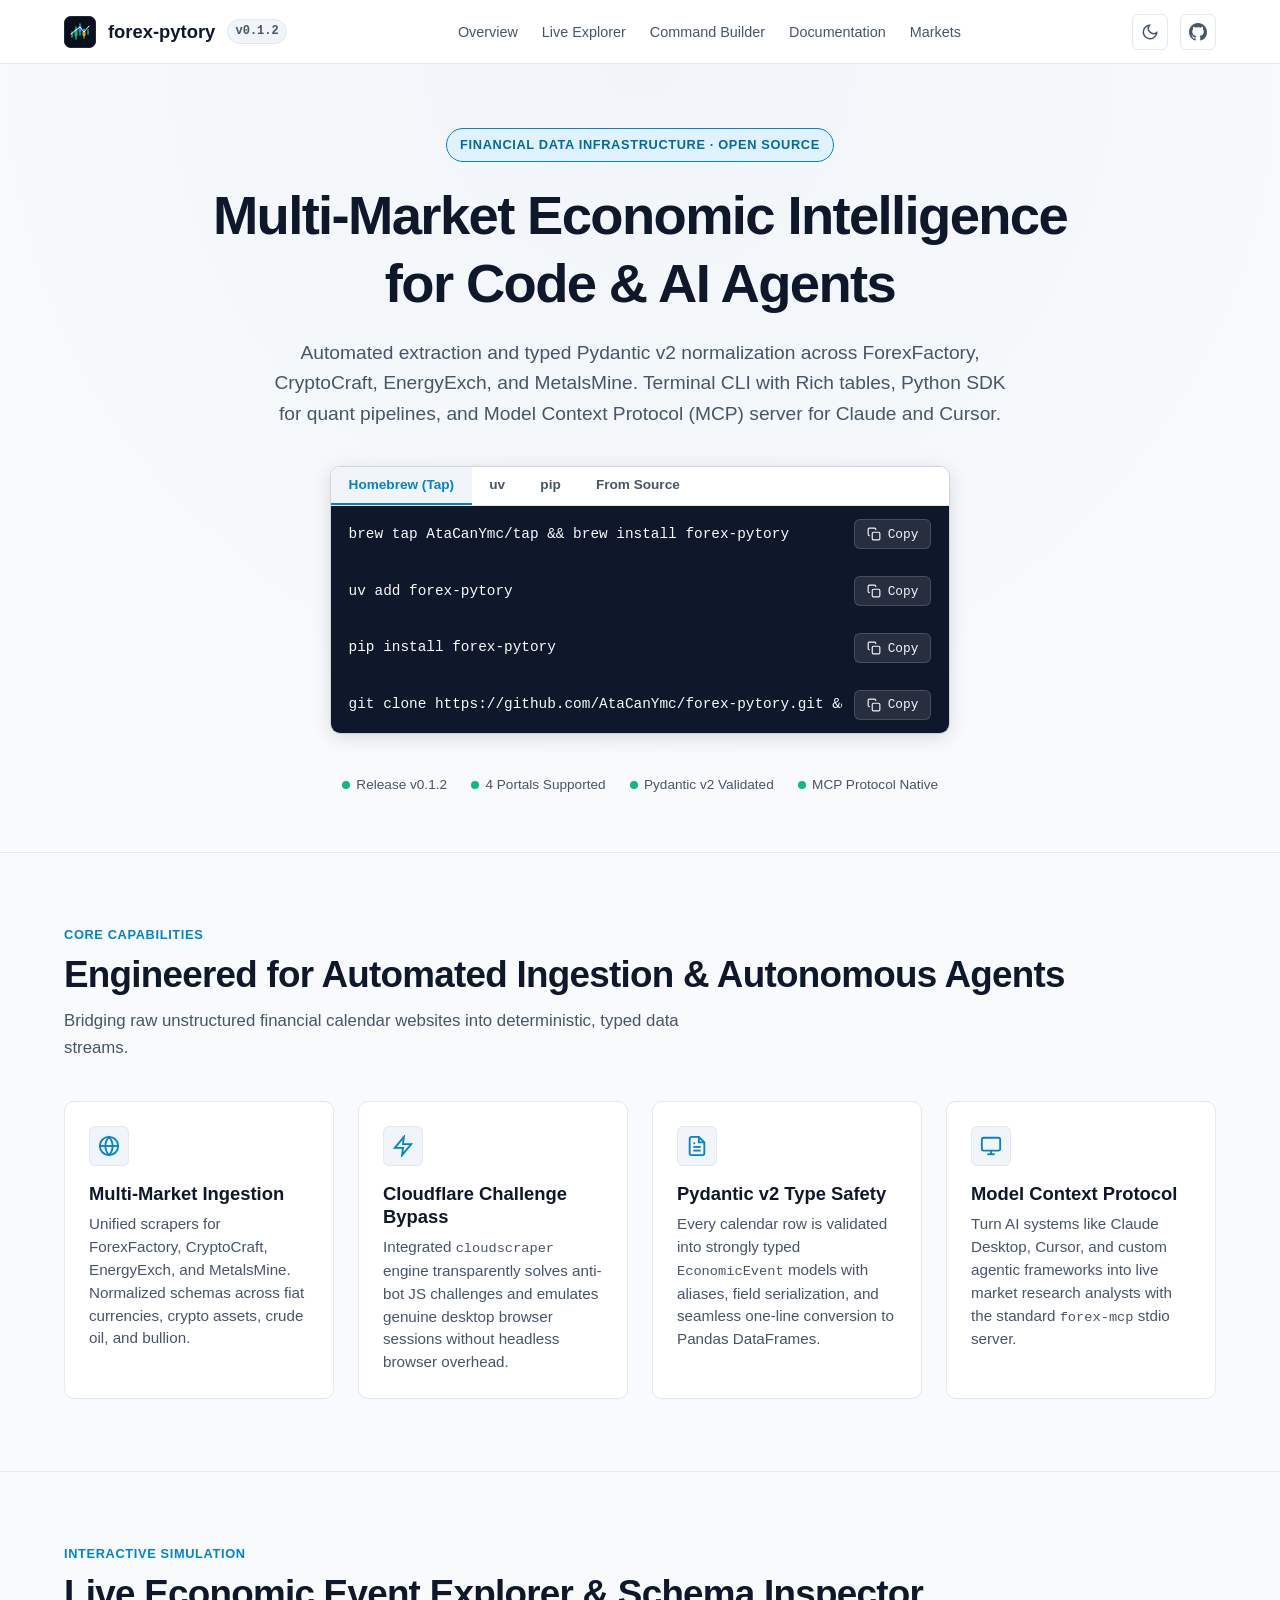
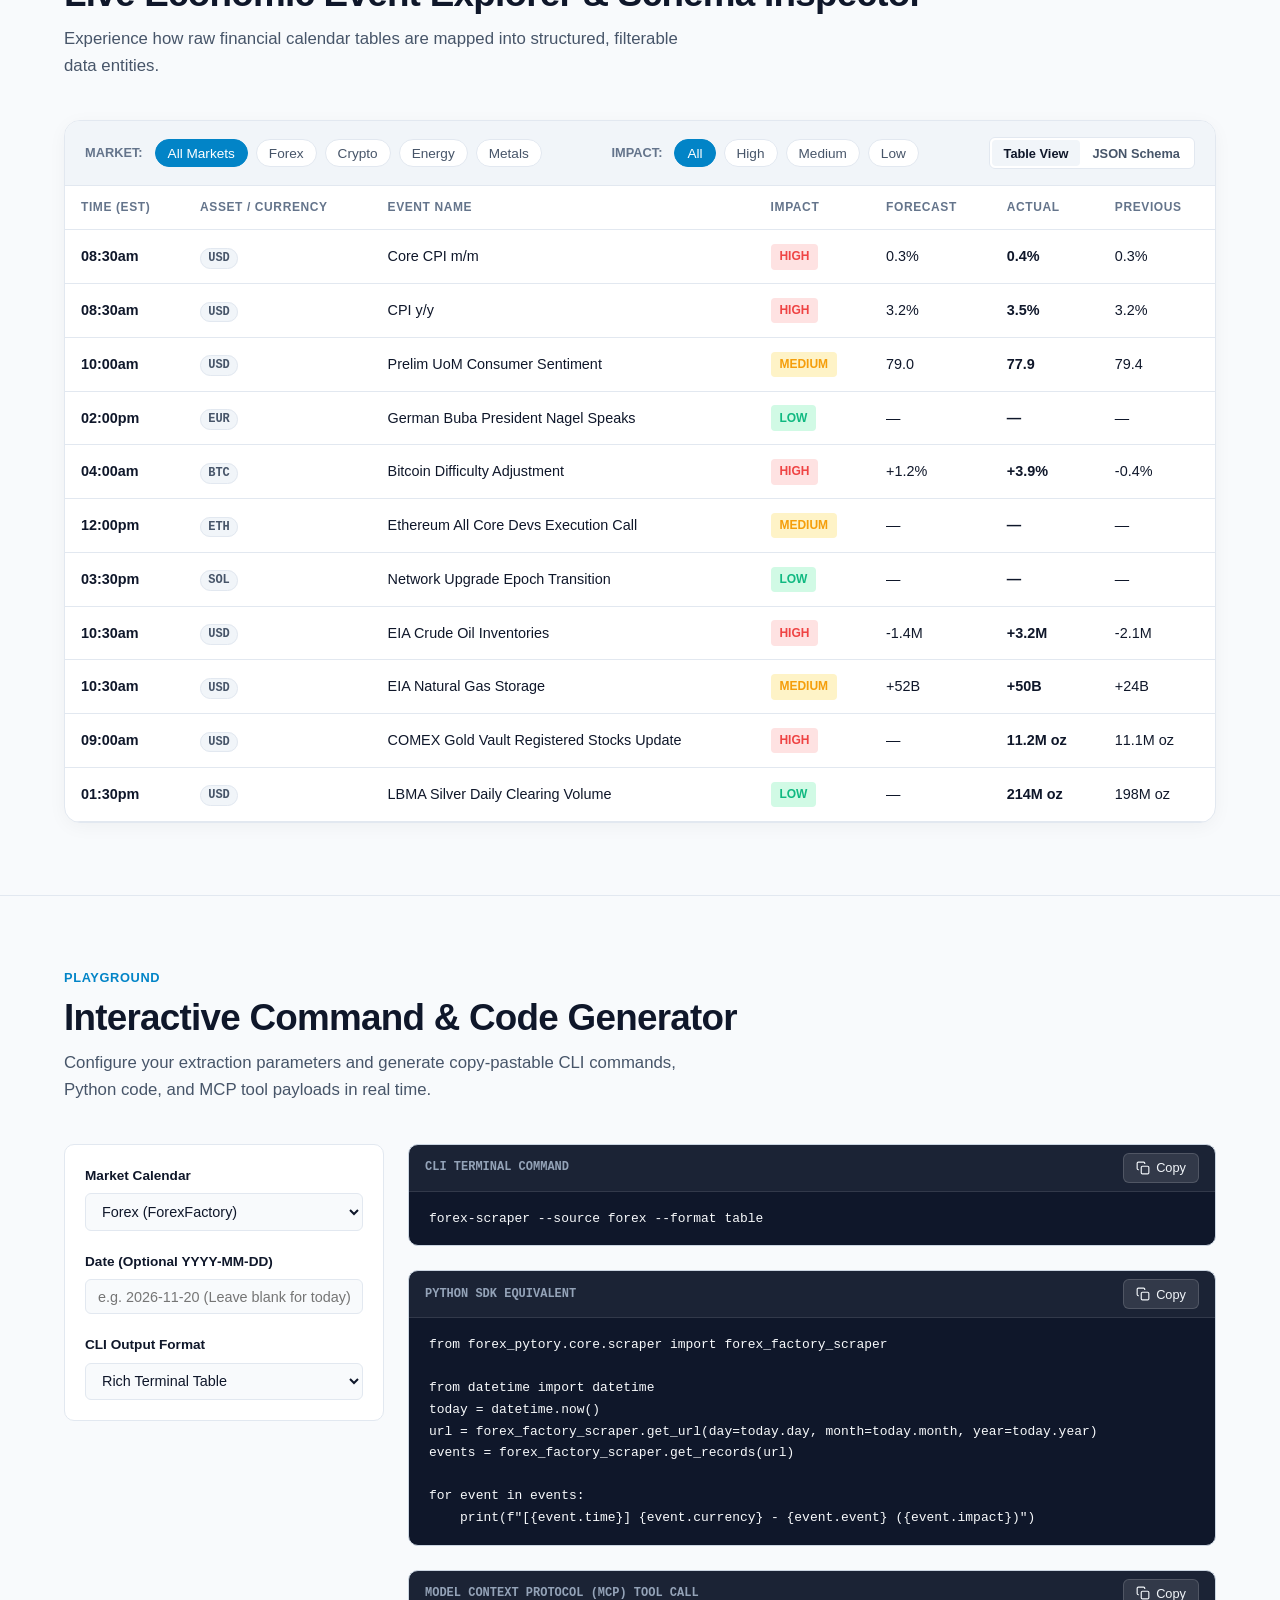
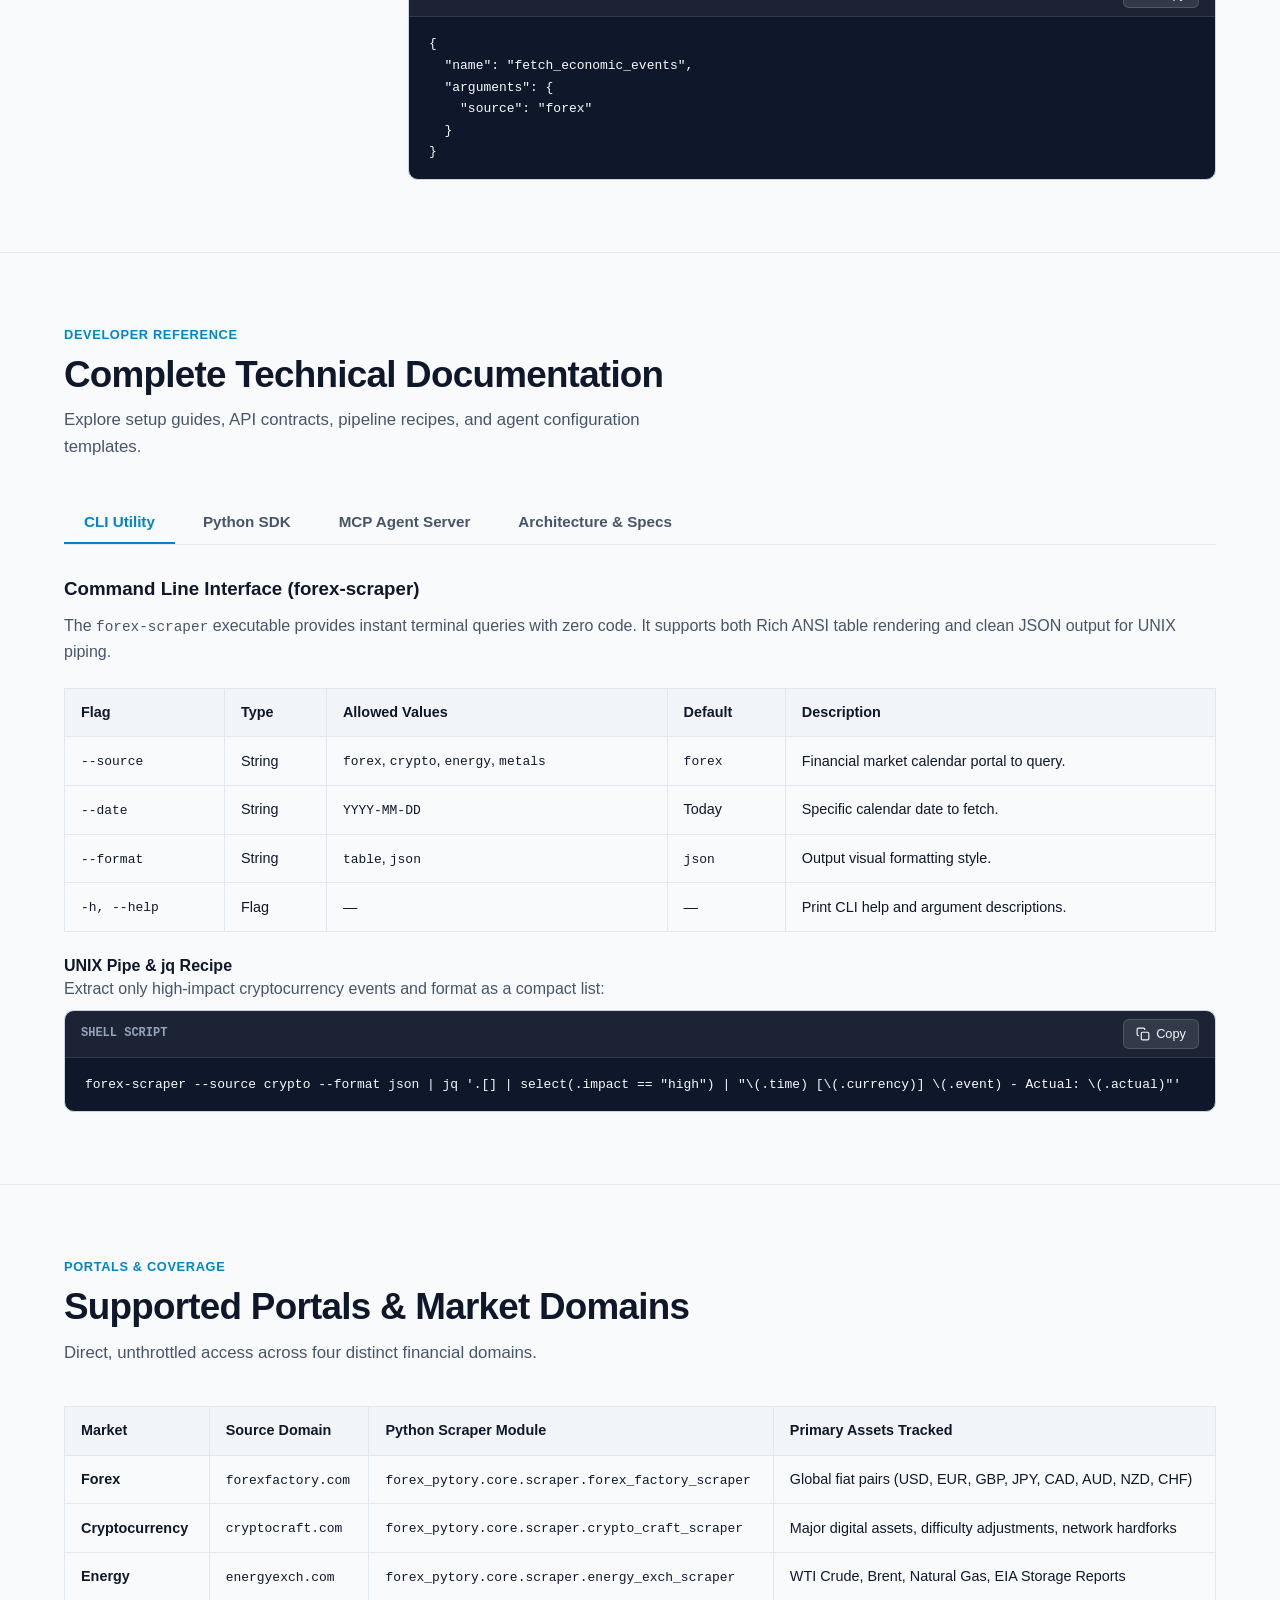
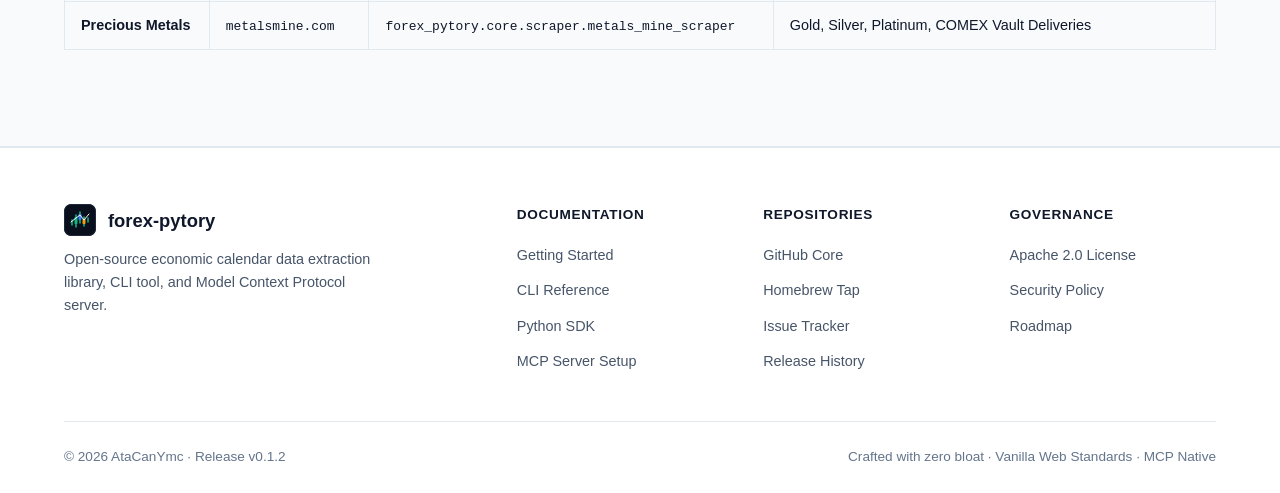
==== commit 02063570: "chore(release): configure release-please version markers across site" ====
--- a/site/index.html
+++ b/site/index.html
@@ -5,6 +5,7 @@
   <meta name="viewport" content="width=device-width, initial-scale=1.0">
   <title>Forex-Pytory — Financial Calendar Intelligence for Code & AI Agents</title>
   <meta name="description" content="High-frequency scraper and normalized Pydantic events across ForexFactory, CryptoCraft, EnergyExch, and MetalsMine. Terminal CLI, Python SDK, and Model Context Protocol (MCP) server.">
+  <meta name="version" content="0.1.2"> <!-- x-release-please-version -->
   <meta name="color-scheme" content="light dark">
   <script>
     document.querySelector('meta[name="color-scheme"]').content = localStorage.getItem("color-scheme") ?? "light dark";
@@ -114,10 +115,10 @@
           </div>
 
           <div class="hero-stats">
+            <span class="stat-pill"><span class="stat-dot"></span> Release v0.1.2 <!-- x-release-please-version --></span>
             <span class="stat-pill"><span class="stat-dot"></span> 4 Portals Supported</span>
             <span class="stat-pill"><span class="stat-dot"></span> Pydantic v2 Validated</span>
             <span class="stat-pill"><span class="stat-dot"></span> MCP Protocol Native</span>
-            <span class="stat-pill"><span class="stat-dot"></span> Cloudflare Resilient</span>
           </div>
         </div>
       </div>
@@ -597,7 +598,7 @@
       </div>
 
       <div class="footer-bottom">
-        <span>© 2026 AtaCanYmc. Released under Apache-2.0 License.</span>
+        <span>© 2026 AtaCanYmc · Release v0.1.2 <!-- x-release-please-version --></span>
         <span>Crafted with zero bloat · Vanilla Web Standards · MCP Native</span>
       </div>
     </div>
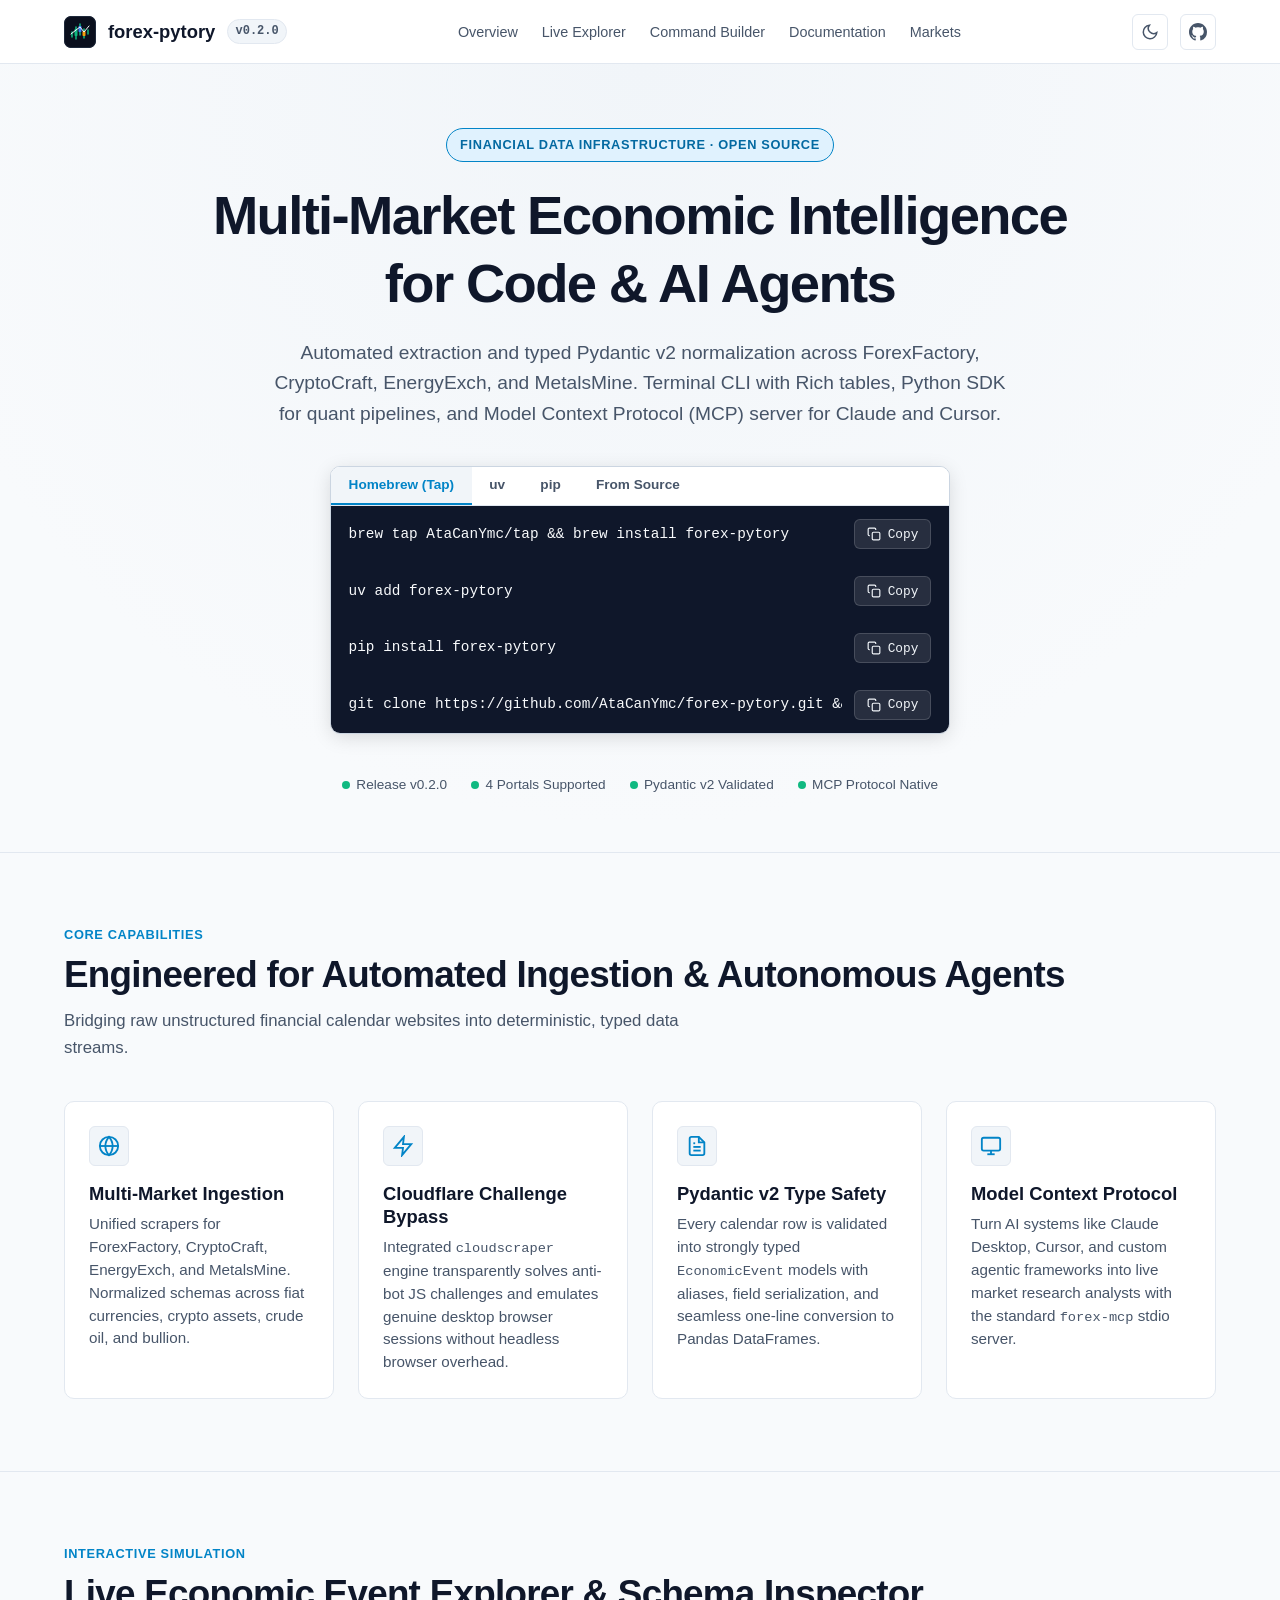
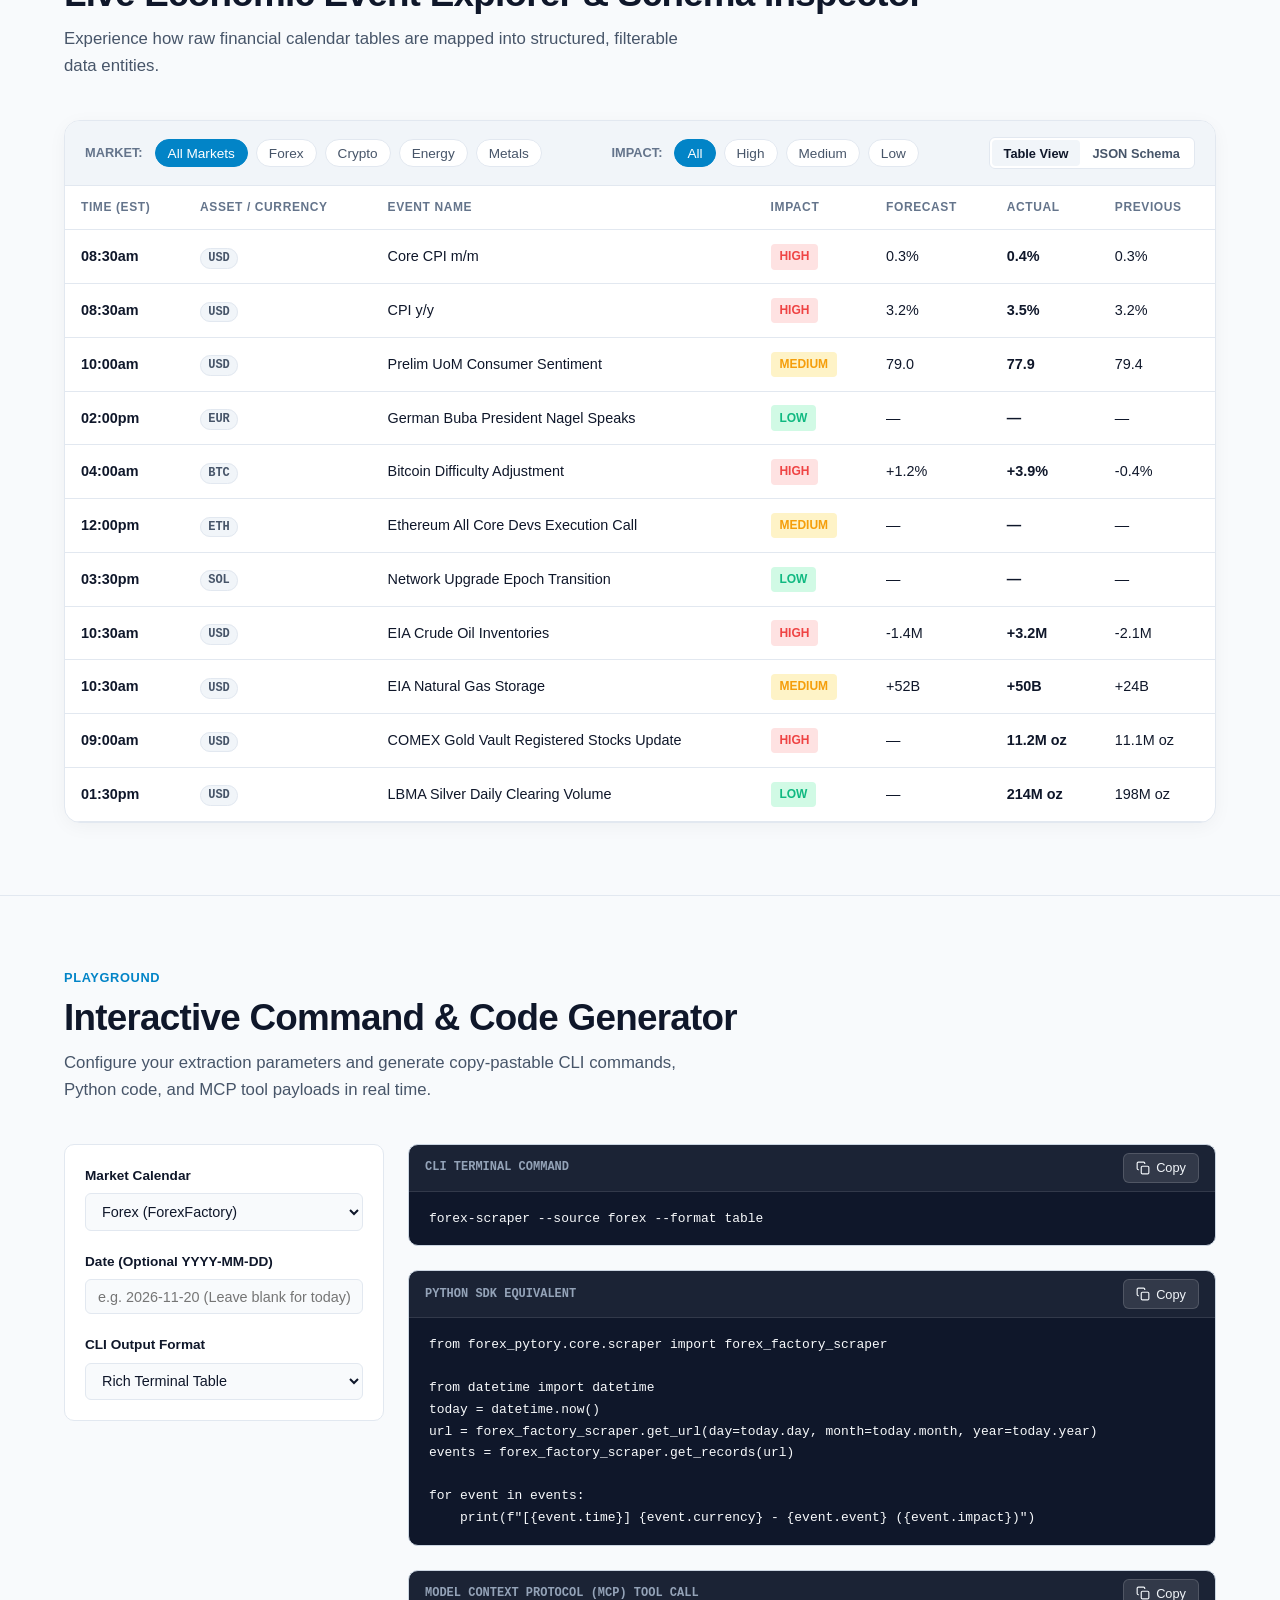
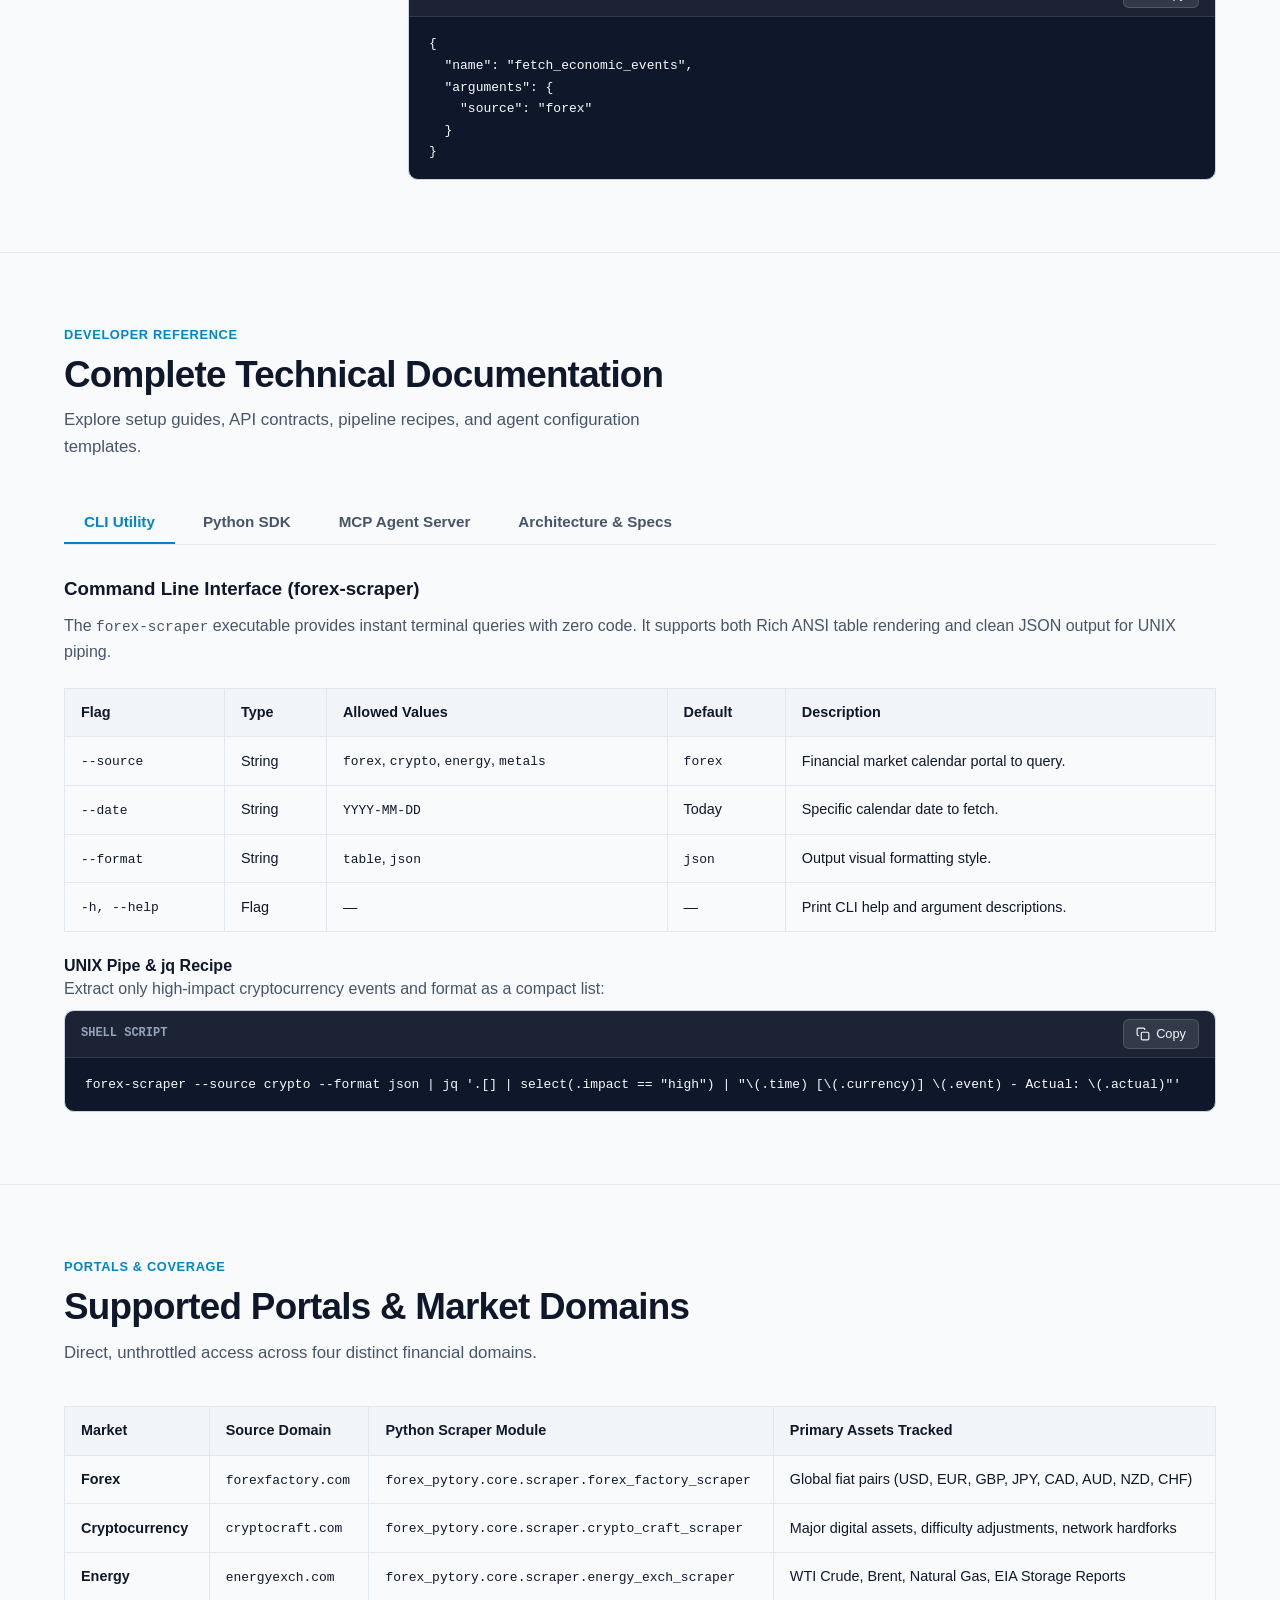
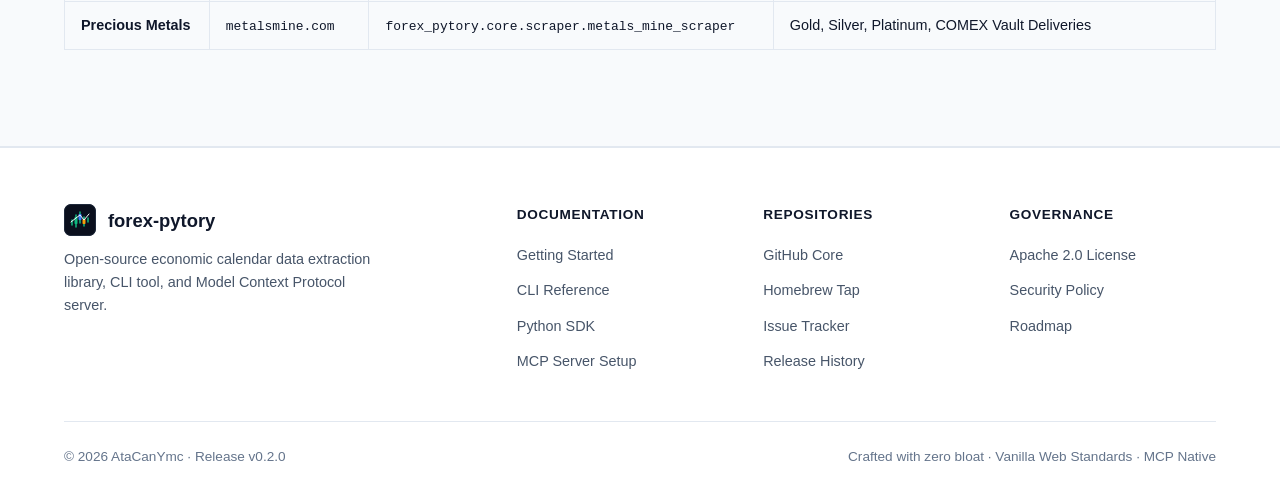
==== commit a6c2bbf6: "chore(main): release 0.2.0" ====
--- a/site/index.html
+++ b/site/index.html
@@ -5,7 +5,7 @@
   <meta name="viewport" content="width=device-width, initial-scale=1.0">
   <title>Forex-Pytory — Financial Calendar Intelligence for Code & AI Agents</title>
   <meta name="description" content="High-frequency scraper and normalized Pydantic events across ForexFactory, CryptoCraft, EnergyExch, and MetalsMine. Terminal CLI, Python SDK, and Model Context Protocol (MCP) server.">
-  <meta name="version" content="0.1.2"> <!-- x-release-please-version -->
+  <meta name="version" content="0.2.0"> <!-- x-release-please-version -->
   <meta name="color-scheme" content="light dark">
   <script>
     document.querySelector('meta[name="color-scheme"]').content = localStorage.getItem("color-scheme") ?? "light dark";
@@ -21,7 +21,7 @@
       <a href="#" class="brand">
         <img src="favicon.svg" alt="Forex-Pytory Icon" class="brand-icon">
         <span>forex-pytory</span>
-        <span class="version-pill">v0.1.2 <!-- x-release-please-version --></span>
+        <span class="version-pill">v0.2.0 <!-- x-release-please-version --></span>
       </a>
 
       <nav aria-label="Main Navigation">
@@ -115,7 +115,7 @@
           </div>
 
           <div class="hero-stats">
-            <span class="stat-pill"><span class="stat-dot"></span> Release v0.1.2 <!-- x-release-please-version --></span>
+            <span class="stat-pill"><span class="stat-dot"></span> Release v0.2.0 <!-- x-release-please-version --></span>
             <span class="stat-pill"><span class="stat-dot"></span> 4 Portals Supported</span>
             <span class="stat-pill"><span class="stat-dot"></span> Pydantic v2 Validated</span>
             <span class="stat-pill"><span class="stat-dot"></span> MCP Protocol Native</span>
@@ -393,7 +393,7 @@
 
           <div class="code-card">
             <div class="code-header">
-              <span class="code-lang">Python (3.10+)</span>
+              <span class="code-lang">Python (3.11+)</span>
               <button class="btn-copy" type="button" aria-label="Copy Python integration code">
                 <svg width="14" height="14" viewBox="0 0 24 24" fill="none" stroke="currentColor" stroke-width="2"><rect x="9" y="9" width="13" height="13" rx="2" ry="2"></rect><path d="M5 15H4a2 2 0 0 1-2-2V4a2 2 0 0 1 2-2h9a2 2 0 0 1 2 2v1"></path></svg>
                 Copy
@@ -598,7 +598,7 @@
       </div>
 
       <div class="footer-bottom">
-        <span>© 2026 AtaCanYmc · Release v0.1.2 <!-- x-release-please-version --></span>
+        <span>© 2026 AtaCanYmc · Release v0.2.0 <!-- x-release-please-version --></span>
         <span>Crafted with zero bloat · Vanilla Web Standards · MCP Native</span>
       </div>
     </div>
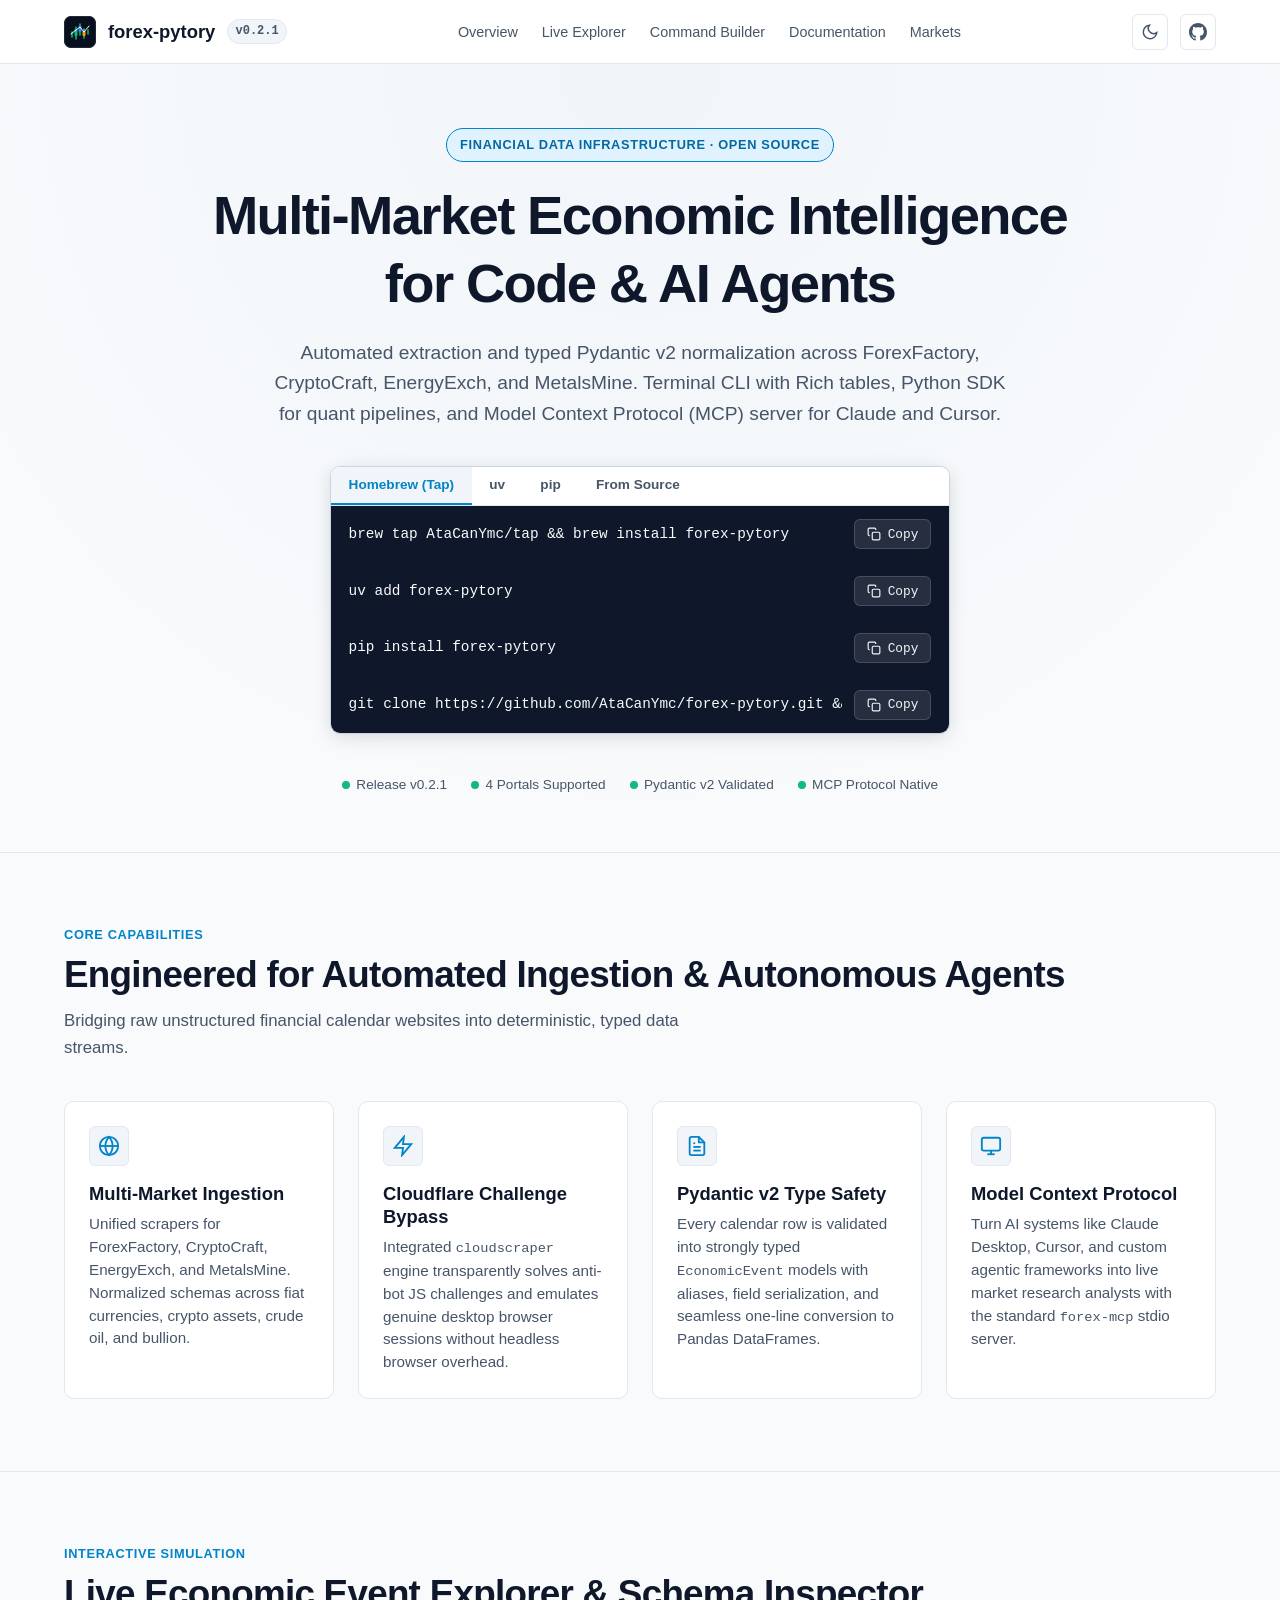
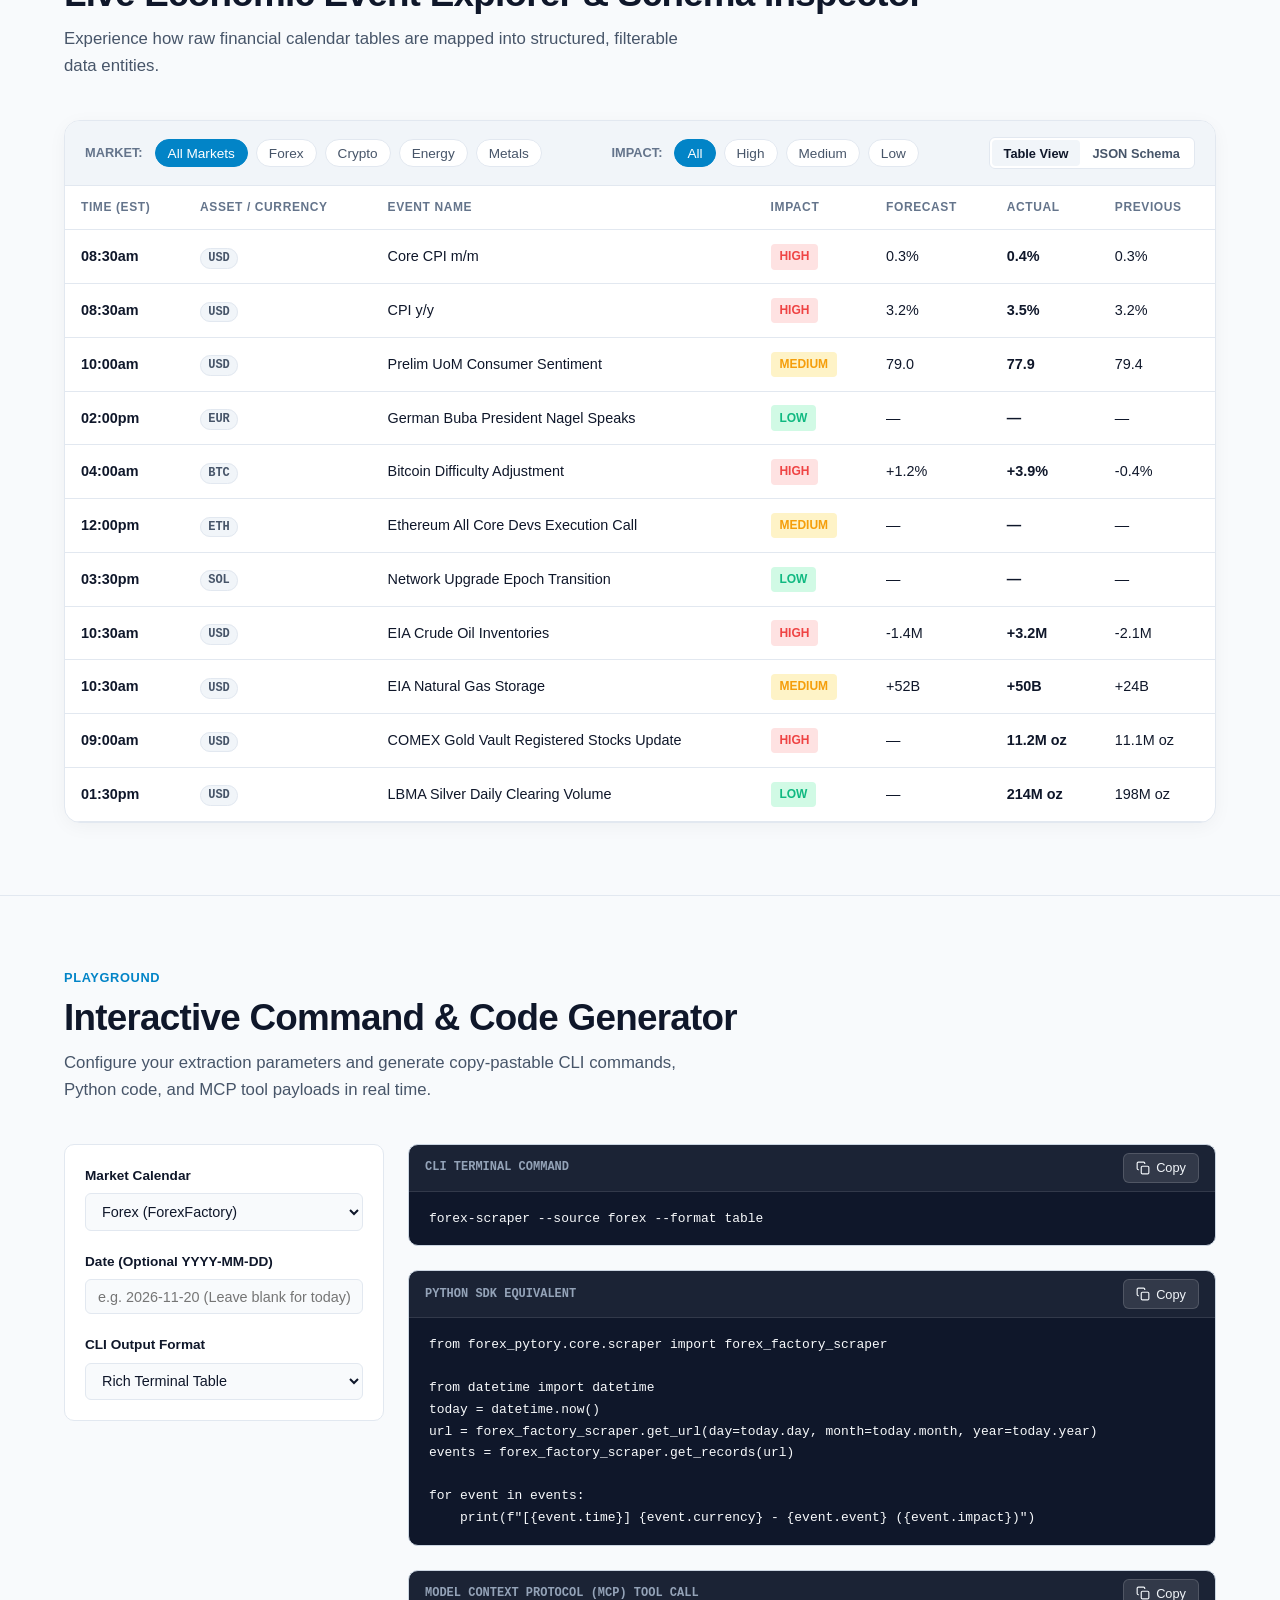
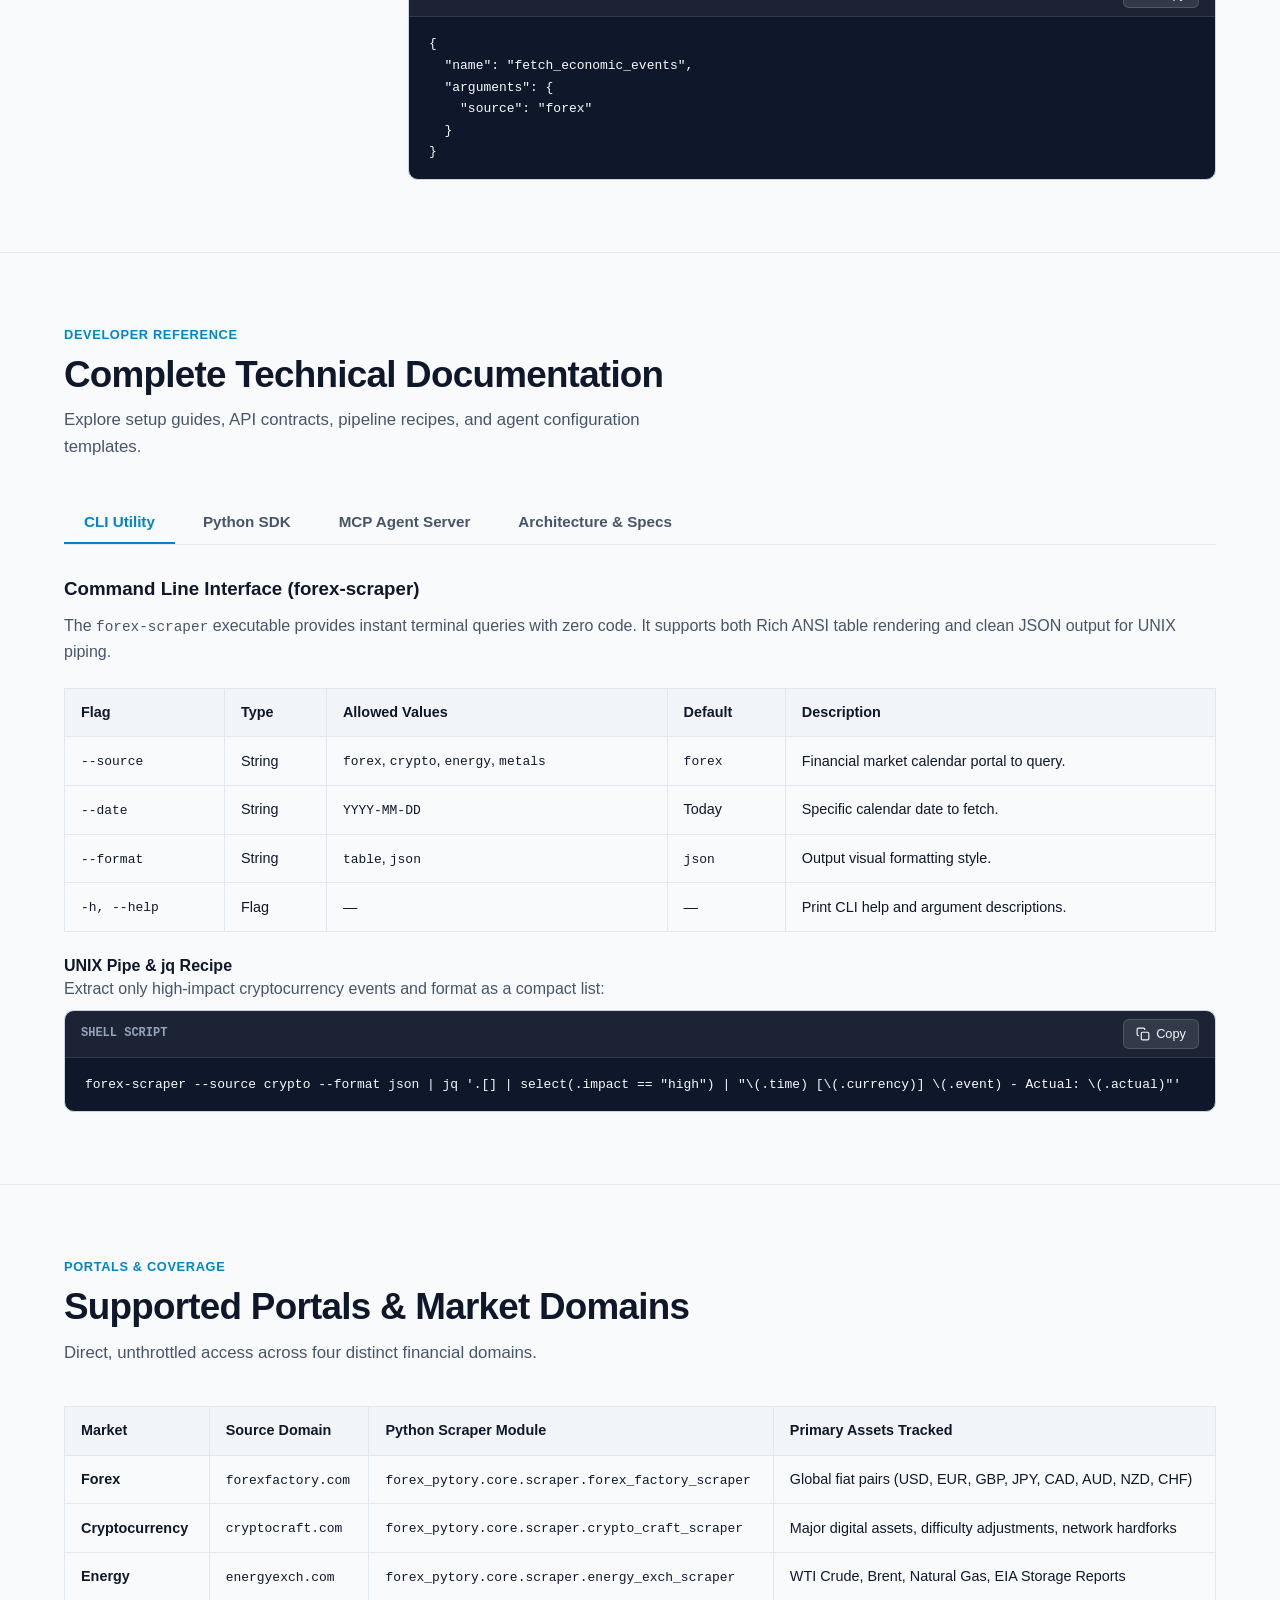
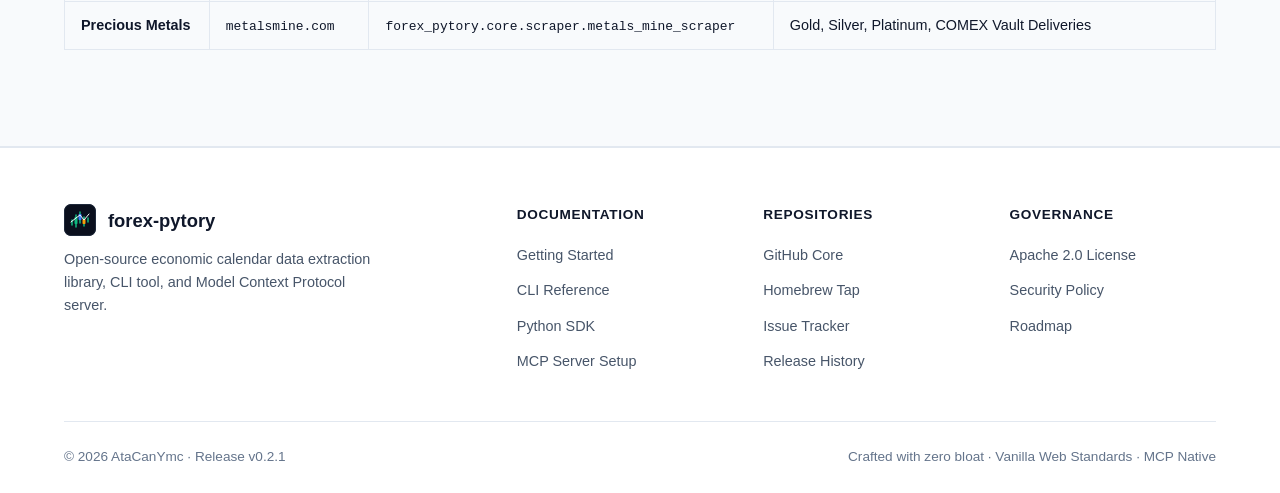
==== commit 17ca5751: "chore(main): release 0.2.1" ====
--- a/site/index.html
+++ b/site/index.html
@@ -5,7 +5,7 @@
   <meta name="viewport" content="width=device-width, initial-scale=1.0">
   <title>Forex-Pytory — Financial Calendar Intelligence for Code & AI Agents</title>
   <meta name="description" content="High-frequency scraper and normalized Pydantic events across ForexFactory, CryptoCraft, EnergyExch, and MetalsMine. Terminal CLI, Python SDK, and Model Context Protocol (MCP) server.">
-  <meta name="version" content="0.2.0"> <!-- x-release-please-version -->
+  <meta name="version" content="0.2.1"> <!-- x-release-please-version -->
   <meta name="color-scheme" content="light dark">
   <script>
     document.querySelector('meta[name="color-scheme"]').content = localStorage.getItem("color-scheme") ?? "light dark";
@@ -21,7 +21,7 @@
       <a href="#" class="brand">
         <img src="favicon.svg" alt="Forex-Pytory Icon" class="brand-icon">
         <span>forex-pytory</span>
-        <span class="version-pill">v0.2.0 <!-- x-release-please-version --></span>
+        <span class="version-pill">v0.2.1 <!-- x-release-please-version --></span>
       </a>
 
       <nav aria-label="Main Navigation">
@@ -115,7 +115,7 @@
           </div>
 
           <div class="hero-stats">
-            <span class="stat-pill"><span class="stat-dot"></span> Release v0.2.0 <!-- x-release-please-version --></span>
+            <span class="stat-pill"><span class="stat-dot"></span> Release v0.2.1 <!-- x-release-please-version --></span>
             <span class="stat-pill"><span class="stat-dot"></span> 4 Portals Supported</span>
             <span class="stat-pill"><span class="stat-dot"></span> Pydantic v2 Validated</span>
             <span class="stat-pill"><span class="stat-dot"></span> MCP Protocol Native</span>
@@ -598,7 +598,7 @@
       </div>
 
       <div class="footer-bottom">
-        <span>© 2026 AtaCanYmc · Release v0.2.0 <!-- x-release-please-version --></span>
+        <span>© 2026 AtaCanYmc · Release v0.2.1 <!-- x-release-please-version --></span>
         <span>Crafted with zero bloat · Vanilla Web Standards · MCP Native</span>
       </div>
     </div>
